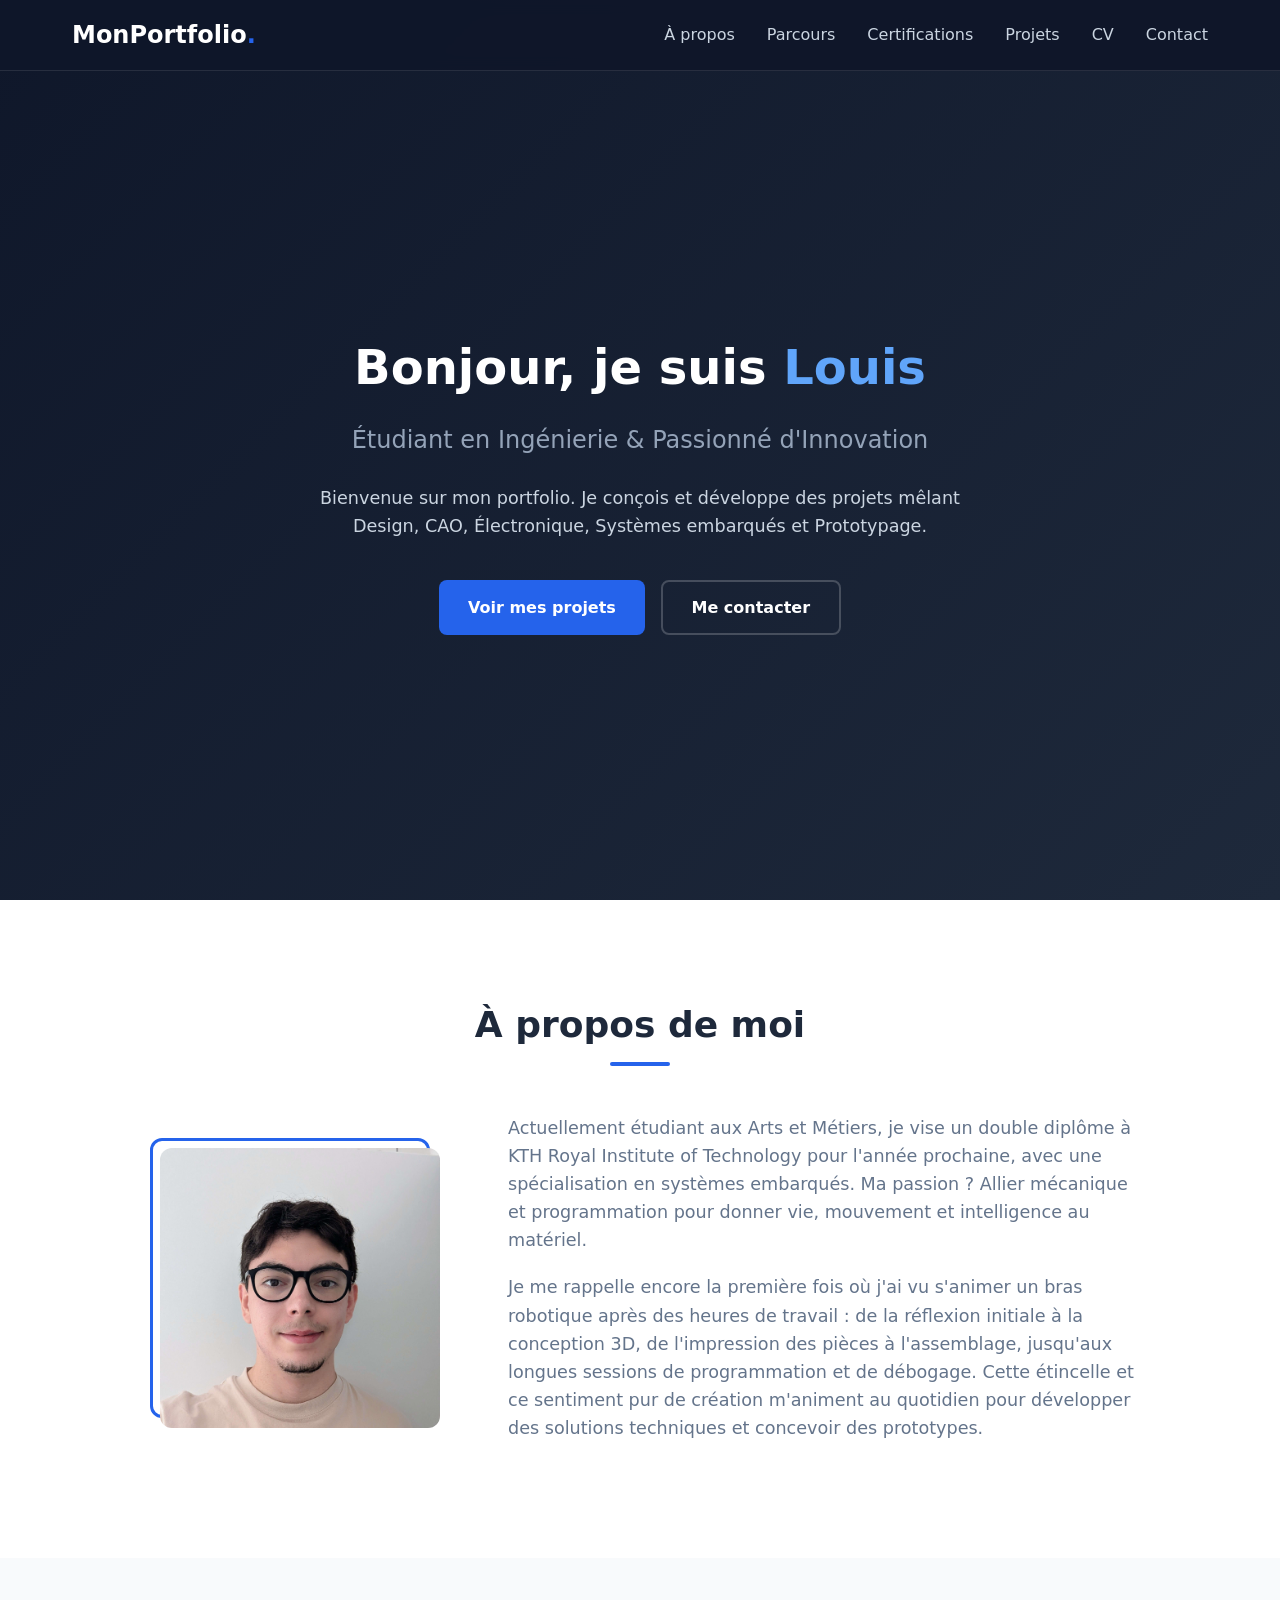
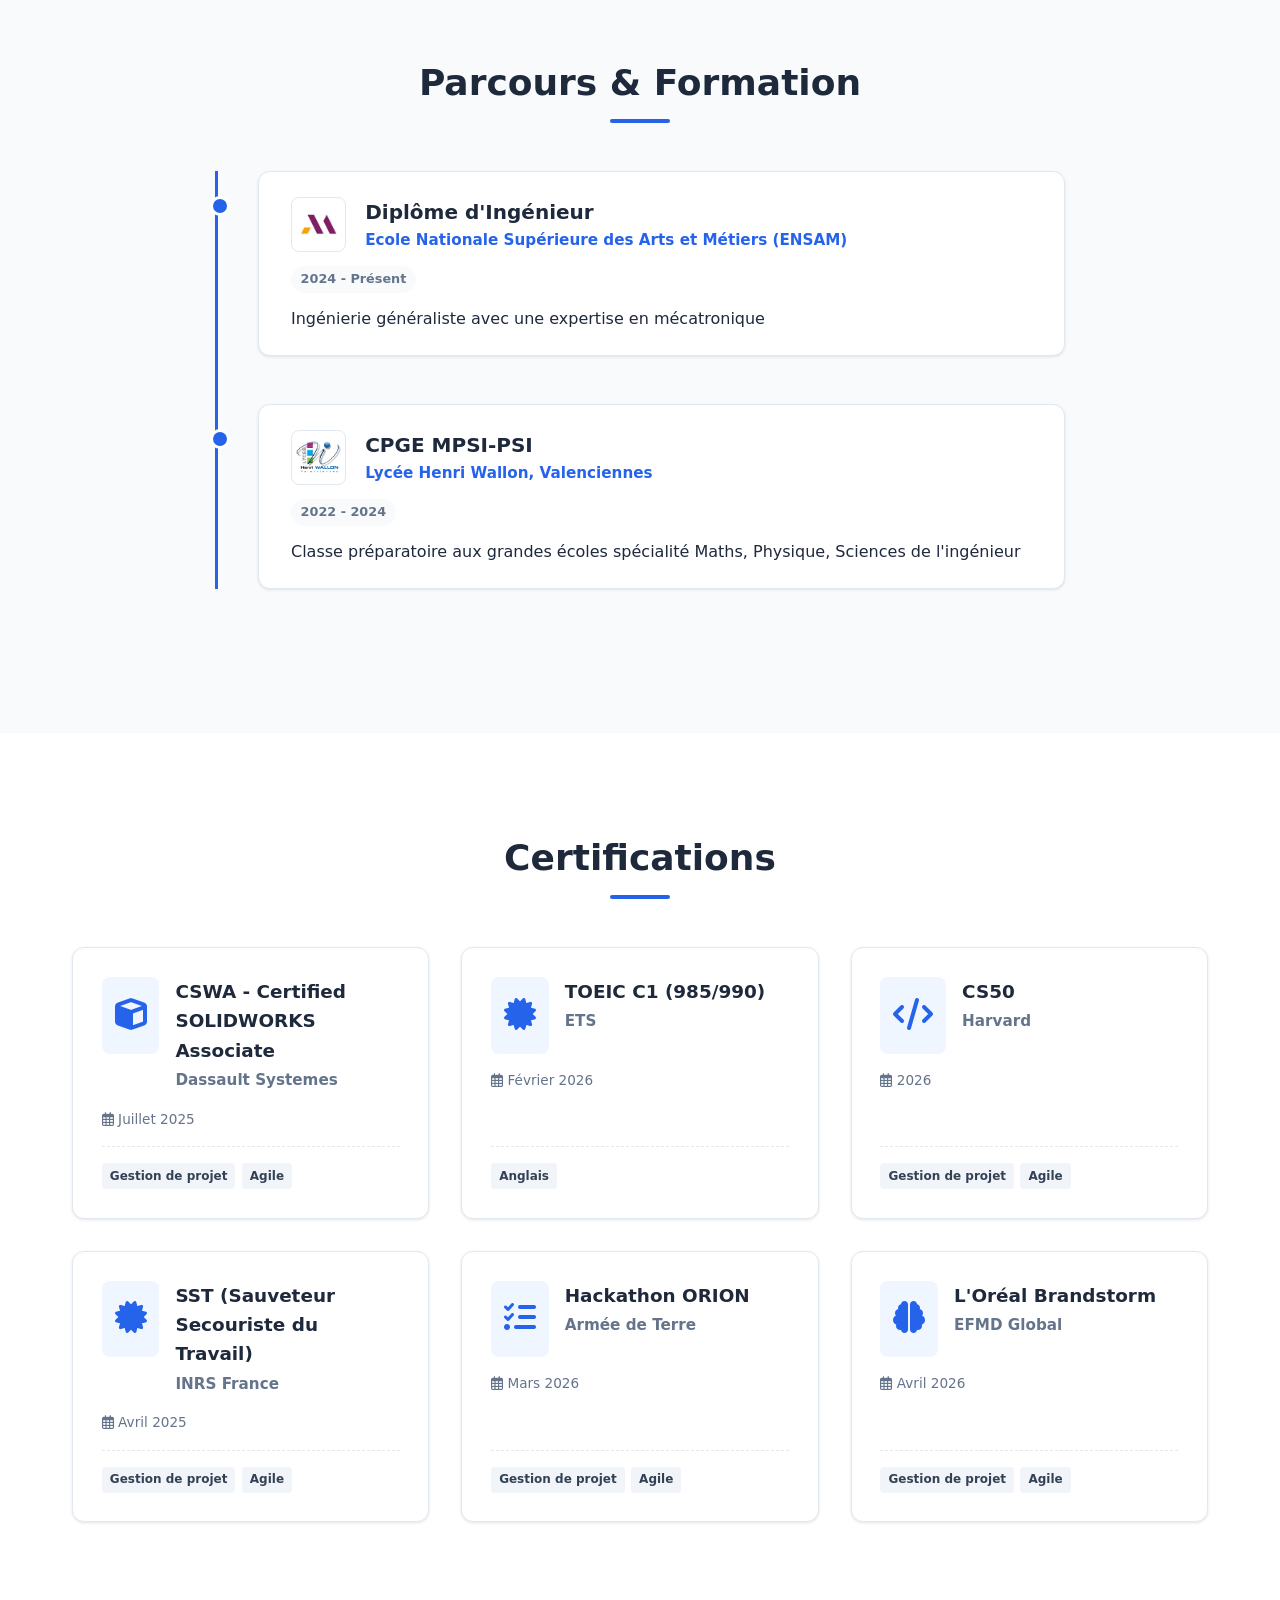
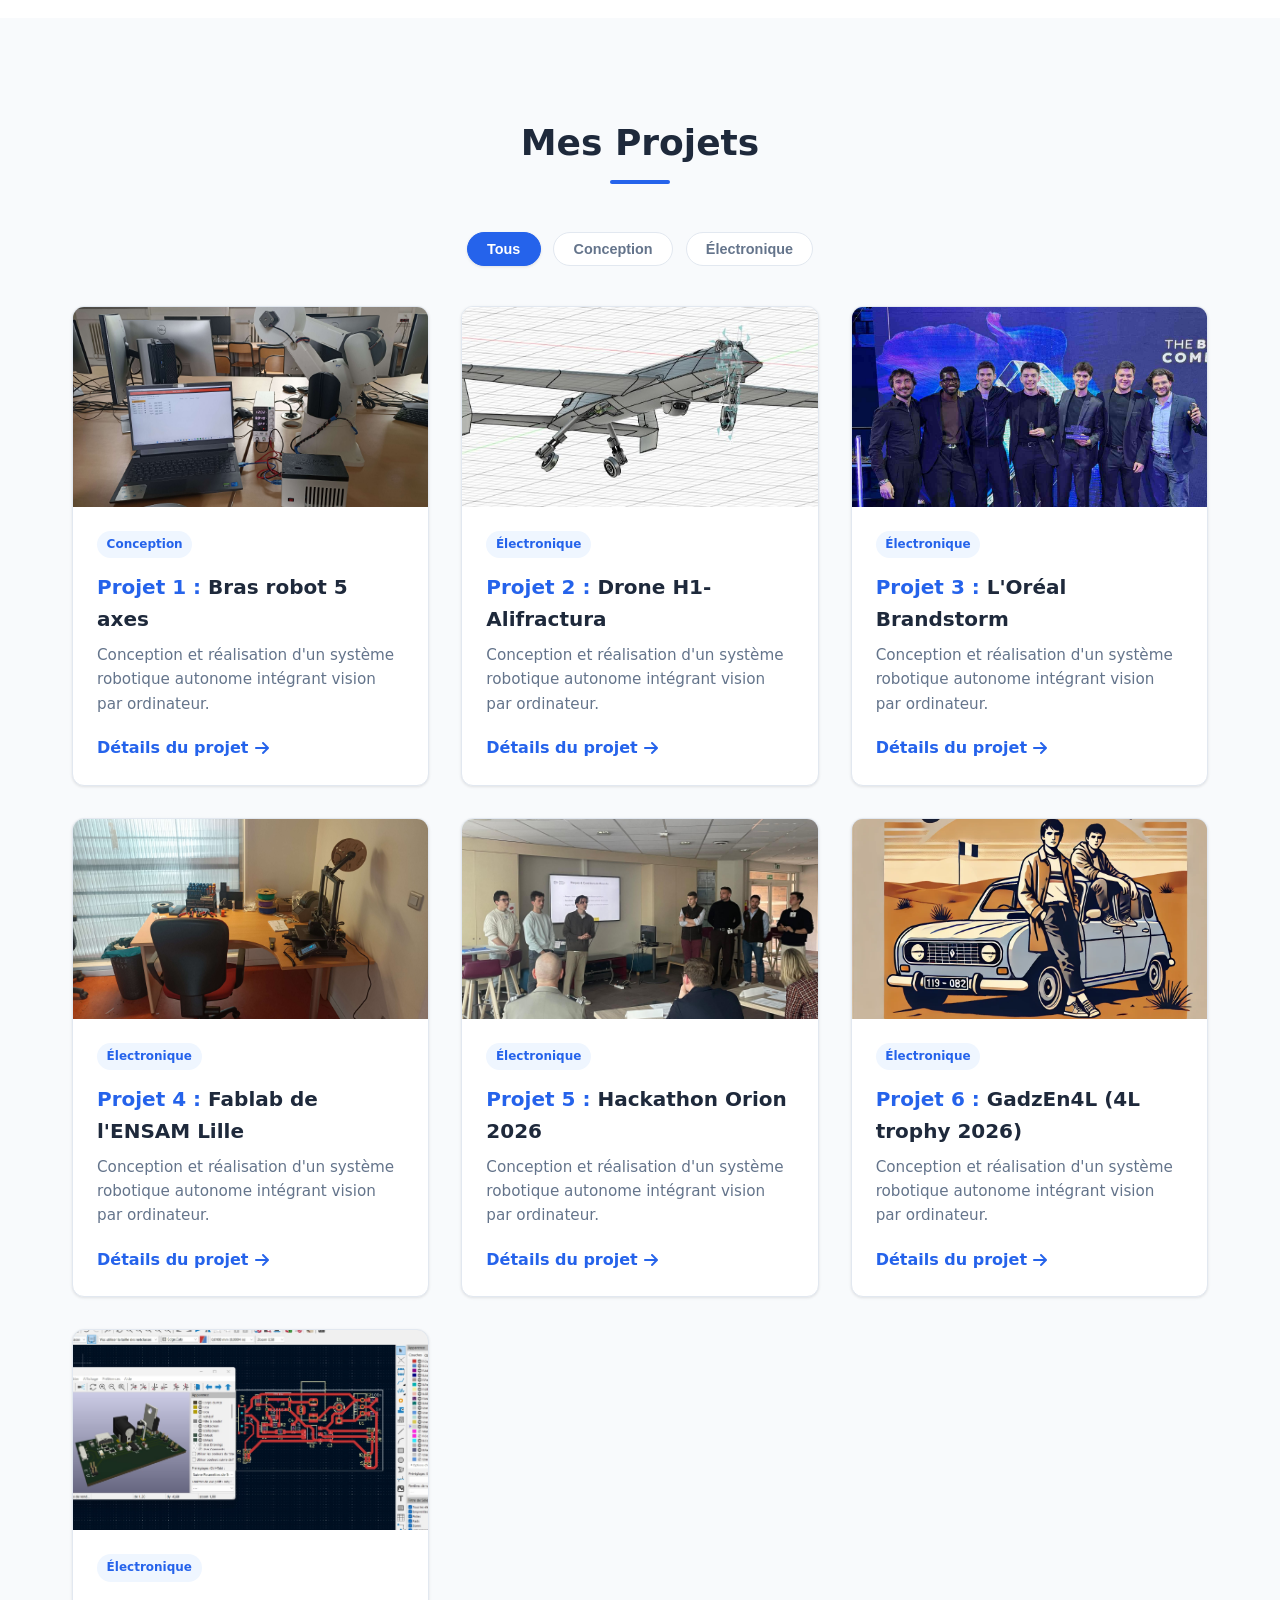
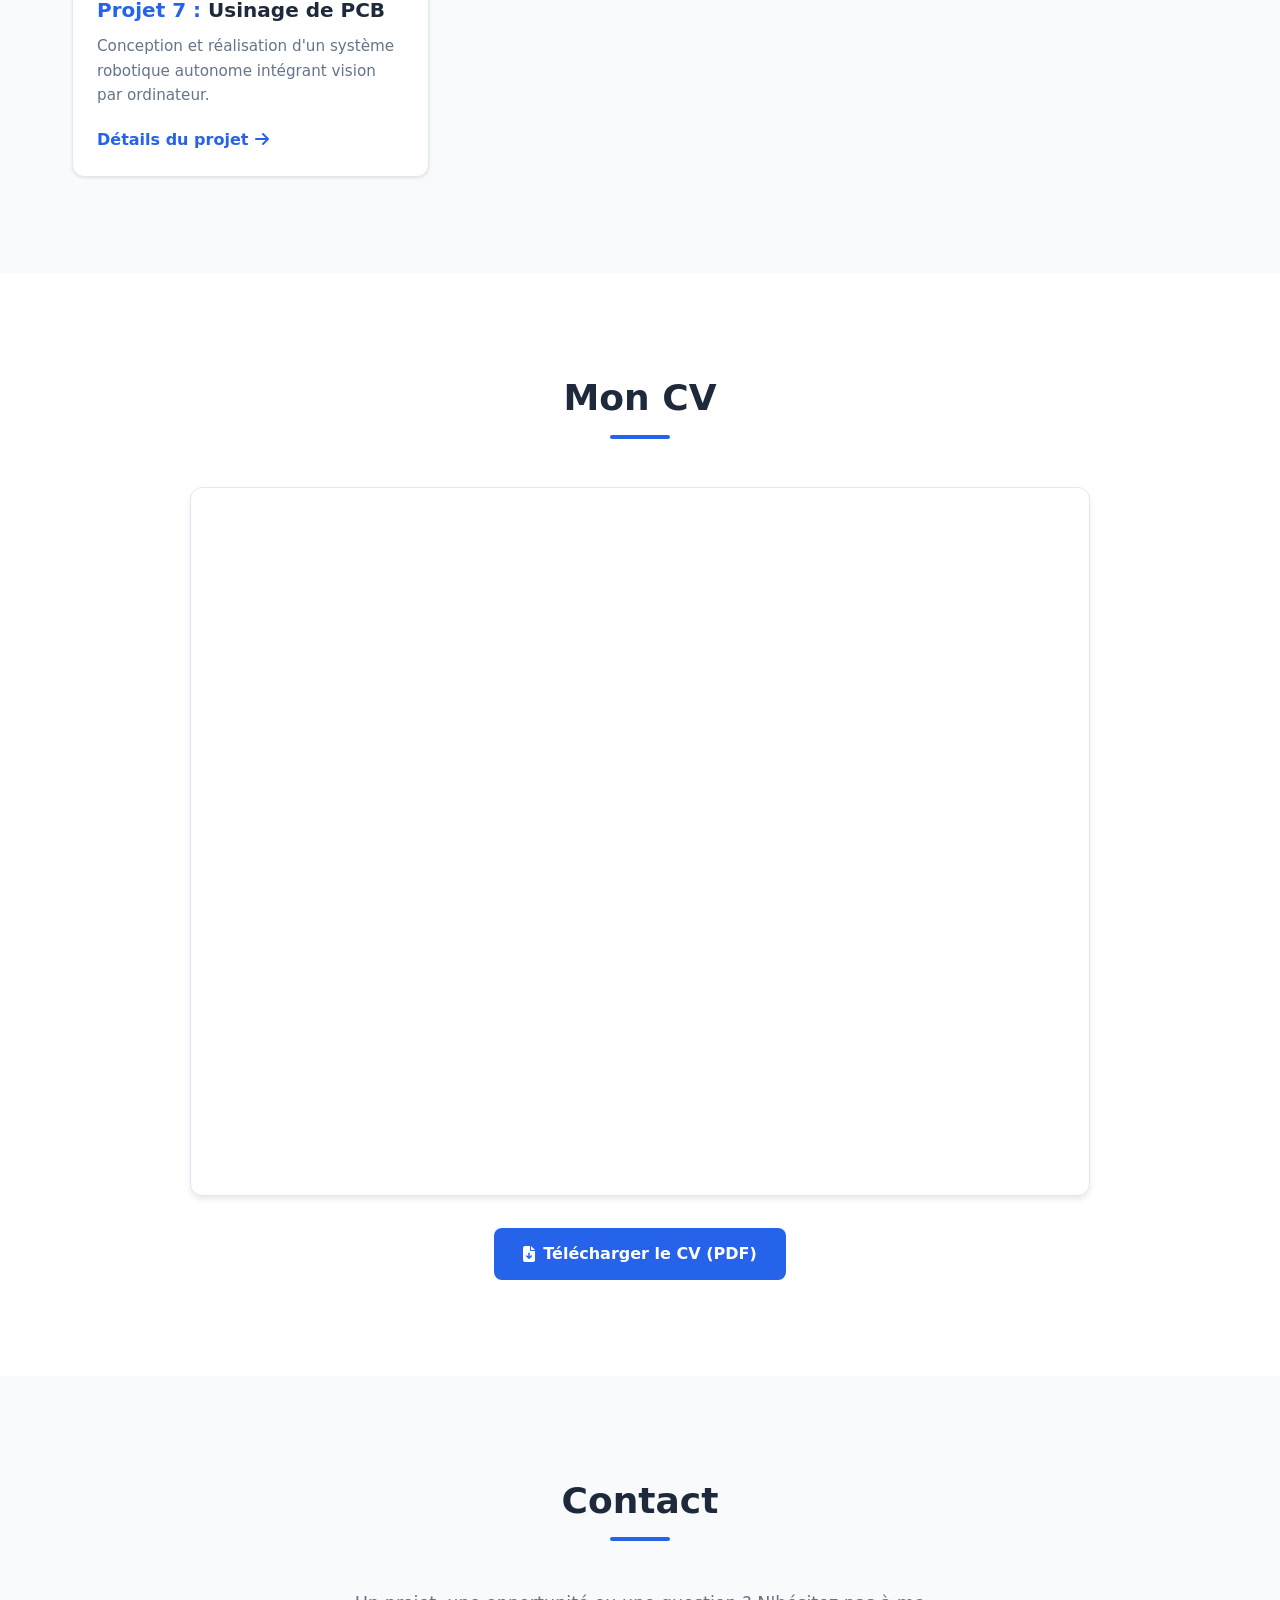
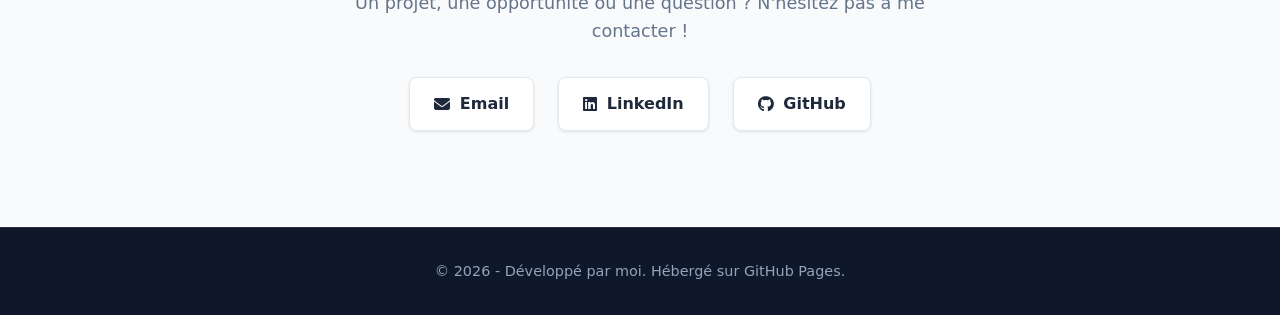
==== index.html @ c8e6d0cf "MAJ 1" ====
<!DOCTYPE html>
<html lang="fr">
<head>
    <meta charset="UTF-8">
    <meta name="viewport" content="width=device-width, initial-scale=1.0">
    <title>Portfolio | Louis Ramette</title>
    <link rel="stylesheet" href="css/style.css">
    <link rel="stylesheet" href="https://cdnjs.cloudflare.com/ajax/libs/font-awesome/6.4.0/css/all.min.css">
</head>
<body>

    <!-- Header HTML direct -->
    <header>
        <nav class="navbar">
            <a href="index.html" class="logo">MonPortfolio<span>.</span></a>
            <ul class="nav-links">
                <li><a href="#about">À propos</a></li>
                <li><a href="#education">Parcours</a></li>
                <li><a href="#certifications">Certifications</a></li>
                <li><a href="#projects">Projets</a></li>
                <li><a href="#cv">CV</a></li>
                <li><a href="#contact">Contact</a></li>
            </ul>
        </nav>
    </header>

    <main>
        <!-- Hero Section -->
        <section id="hero" class="hero-section">
            <div class="hero-content">
                <h1>Bonjour, je suis <span class="highlight">Louis</span></h1>
                <h2>Étudiant en Ingénierie & Passionné d'Innovation</h2>
                <p>Bienvenue sur mon portfolio. Je conçois et développe des projets mêlant Design, CAO, Électronique, Systèmes embarqués et Prototypage.</p>
                <div class="hero-buttons">
                    <a href="#projects" class="btn primary-btn">Voir mes projets</a>
                    <a href="#contact" class="btn secondary-btn">Me contacter</a>
                </div>
            </div>
        </section>

        <!-- Section À Propos -->
        <section id="about" class="section">
            <h2 class="section-title">À propos de moi</h2>
            <div class="about-grid">
                <div class="profile-img-container">
                    <img src="assets/img/profile.jpg" alt="Photo de profil" class="profile-img">
                </div>
                <div class="about-text">
                    <p>Actuellement étudiant aux Arts et Métiers, je vise un double diplôme à KTH Royal Institute of Technology pour l'année prochaine, avec une spécialisation en systèmes embarqués. Ma passion ? Allier mécanique et programmation pour donner vie, mouvement et intelligence au matériel.</p>
                    <p>Je me rappelle encore la première fois où j'ai vu s'animer un bras robotique après des heures de travail : de la réflexion initiale à la conception 3D, de l'impression des pièces à l'assemblage, jusqu'aux longues sessions de programmation et de débogage. Cette étincelle et ce sentiment pur de création m'animent au quotidien pour développer des solutions techniques et concevoir des prototypes.</p>
                </div>
            </div>
        </section>

        <!-- Section Parcours -->
        <section id="education" class="section bg-light">
            <h2 class="section-title">Parcours & Formation</h2>
            <div class="timeline">
                <div class="timeline-item">
                    <div class="timeline-header">
                        <img src="assets/img/ENSAM.jpg" alt="Logo École d'Ingénieurs" class="school-logo">
                        <div class="timeline-title-group">
                            <h3>Diplôme d'Ingénieur</h3>
                            <p class="institution">Ecole Nationale Supérieure des Arts et Métiers (ENSAM)</p>
                        </div>
                    </div>
                    <span class="date">2024 - Présent</span>
                    <p>Ingénierie généraliste avec une expertise en mécatronique</p>
                </div>
                <div class="timeline-item">
                    <div class="timeline-header">
                        <img src="assets/img/HW.png" alt="Logo École d'Ingénieurs" class="school-logo">
                        <div class="timeline-title-group">
                            <h3>CPGE MPSI-PSI</h3>
                            <p class="institution">Lycée Henri Wallon, Valenciennes</p>
                        </div>
                    </div>
                    <span class="date">2022 - 2024</span>
                    <p>Classe préparatoire aux grandes écoles spécialité Maths, Physique, Sciences de l'ingénieur</p>
                </div>
            </div>
        </section>

        <!-- Section Certifications -->
        <section id="certifications" class="section">
            <h2 class="section-title">Certifications</h2>
            <div class="certifications-grid">
                <div class="cert-card">
                    <div>
                        <div class="cert-header">
                            <div class="cert-icon"><i class="fas fa-cube"></i></div>
                            <div class="cert-info">
                                <h3>CSWA - Certified SOLIDWORKS Associate</h3>
                                <p class="cert-org">Dassault Systemes</p>
                            </div>
                        </div>
                        <p class="cert-date"><i class="far fa-calendar-alt"></i> Juillet 2025</p>
                    </div>
                    <div class="cert-skills">
                        <span class="skill-tag">Gestion de projet</span>
                        <span class="skill-tag">Agile</span>
                    </div>
                </div>

                <div class="cert-card">
                    <div>
                        <div class="cert-header">
                            <div class="cert-icon"><i class="fas fa-certificate"></i></div>
                            <div class="cert-info">
                                <h3>TOEIC C1 (985/990)</h3>
                                <p class="cert-org">ETS </p>
                            </div>
                        </div>
                        <p class="cert-date"><i class="far fa-calendar-alt"></i> Février 2026</p>
                    </div>
                    <div class="cert-skills">
                        <span class="skill-tag">Anglais</span>
                    </div>
                </div>

                <div class="cert-card">
                    <div>
                        <div class="cert-header">
                            <div class="cert-icon"><i class="fas fa-code"></i></div>
                            <div class="cert-info">
                                <h3>CS50</h3>
                                <p class="cert-org">Harvard</p>
                            </div>
                        </div>
                        <p class="cert-date"><i class="far fa-calendar-alt"></i> 2026</p>
                    </div>
                    <div class="cert-skills">
                        <span class="skill-tag">Gestion de projet</span>
                        <span class="skill-tag">Agile</span>
                    </div>
                </div>

                <div class="cert-card">
                    <div>
                        <div class="cert-header">
                            <div class="cert-icon"><i class="fas fa-certificate"></i></div>
                            <div class="cert-info">
                                <h3>SST (Sauveteur Secouriste du Travail)</h3>
                                <p class="cert-org">INRS France</p>
                            </div>
                        </div>
                        <p class="cert-date"><i class="far fa-calendar-alt"></i> Avril 2025</p>
                    </div>
                    <div class="cert-skills">
                        <span class="skill-tag">Gestion de projet</span>
                        <span class="skill-tag">Agile</span>
                    </div>
                </div>

                <div class="cert-card">
                    <div>
                        <div class="cert-header">
                            <div class="cert-icon"><i class="fas fa-tasks"></i></div>
                            <div class="cert-info">
                                <h3>Hackathon ORION</h3>
                                <p class="cert-org">Armée de Terre</p>
                            </div>
                        </div>
                        <p class="cert-date"><i class="far fa-calendar-alt"></i> Mars 2026</p>
                    </div>
                    <div class="cert-skills">
                        <span class="skill-tag">Gestion de projet</span>
                        <span class="skill-tag">Agile</span>
                    </div>
                </div>

                <div class="cert-card">
                    <div>
                        <div class="cert-header">
                            <div class="cert-icon"><i class="fas fa-brain"></i></div>
                            <div class="cert-info">
                                <h3>L'Oréal Brandstorm</h3>
                                <p class="cert-org">EFMD Global</p>
                            </div>
                        </div>
                        <p class="cert-date"><i class="far fa-calendar-alt"></i> Avril 2026</p>
                    </div>
                    <div class="cert-skills">
                        <span class="skill-tag">Gestion de projet</span>
                        <span class="skill-tag">Agile</span>
                    </div>
                </div>
<!--
                <div class="cert-card">
                <div>
                <div class="cert-header">
                <div class="cert-icon"><i class="fas fa-brain"></i></div>
                <div class="cert-icon"><i class="fas fa-microchip"></i></div>
                <div class="cert-icon"><i class="fas fa-cube"></i></div>
                <div class="cert-icon"><i class="fas fa-cloud"></i></div>
                <div class="cert-icon"><i class="fas fa-tasks"></i></div>
                </div>
                </div>
-->
            </div>
        </section>

        <!-- Section Projets -->
        <section id="projects" class="section bg-light">
            <h2 class="section-title">Mes Projets</h2>

            <div class="filter-container">
                <button class="filter-btn active" data-filter="all">Tous</button>
                <button class="filter-btn" data-filter="conception">Conception</button>
                <button class="filter-btn" data-filter="electronique">Électronique</button>
            </div>

            <div class="projects-grid">
                <article class="project-card" data-category="conception">
                    <div class="project-img">
                        <img src="assets/img/projets/bras-robot/img_presentation.jpg" alt="Aperçu du Projet 1">
                    </div>
                    <div class="project-info">
                        <div class="tags">
                            <span class="tag">Conception</span>
                        </div>
                        <h3>Bras robot 5 axes</h3>
                        <p>Conception et réalisation d'un système robotique autonome intégrant vision par ordinateur.</p>
                        <a href="projets/projet-exemple.html" class="project-link">Détails du projet <i class="fas fa-arrow-right"></i></a>
                    </div>
                </article>

                <article class="project-card" data-category="electronique">
                    <div class="project-img">
                        <img src="assets/img/projets/drone/img_presentation.jpg" alt="Aperçu du Projet 2">
                    </div>
                    <div class="project-info">
                        <div class="tags">
                            <span class="tag">Électronique</span>
                        </div>
                        <h3>Drone H1-Alifractura</h3>
                        <p>Conception et réalisation d'un système robotique autonome intégrant vision par ordinateur.</p>
                        <a href="projets/projet-exemple.html" class="project-link">Détails du projet <i class="fas fa-arrow-right"></i></a>
                    </div>
                </article>

                <article class="project-card" data-category="electronique">
                    <div class="project-img">
                        <img src="assets/img/projets/brandstorm/img_presentation.jpg" alt="Aperçu du Projet 2">
                    </div>
                    <div class="project-info">
                        <div class="tags">
                            <span class="tag">Électronique</span>
                        </div>
                        <h3>L'Oréal Brandstorm</h3>
                        <p>Conception et réalisation d'un système robotique autonome intégrant vision par ordinateur.</p>
                        <a href="projets/projet-exemple.html" class="project-link">Détails du projet <i class="fas fa-arrow-right"></i></a>
                    </div>
                </article>

                <article class="project-card" data-category="electronique">
                    <div class="project-img">
                        <img src="assets/img/projets/fablab/img_presentation.jpg" alt="Aperçu du Projet 2">
                    </div>
                    <div class="project-info">
                        <div class="tags">
                            <span class="tag">Électronique</span>
                        </div>
                        <h3>Fablab de l'ENSAM Lille</h3>
                        <p>Conception et réalisation d'un système robotique autonome intégrant vision par ordinateur.</p>
                        <a href="projets/projet-exemple.html" class="project-link">Détails du projet <i class="fas fa-arrow-right"></i></a>
                    </div>
                </article>

                <article class="project-card" data-category="electronique">
                    <div class="project-img">
                        <img src="assets/img/projets/orion/img_presentation.jpeg" alt="Aperçu du Projet 2">
                    </div>
                    <div class="project-info">
                        <div class="tags">
                            <span class="tag">Électronique</span>
                        </div>
                        <h3>Hackathon Orion 2026</h3>
                        <p>Conception et réalisation d'un système robotique autonome intégrant vision par ordinateur.</p>
                        <a href="projets/projet-exemple.html" class="project-link">Détails du projet <i class="fas fa-arrow-right"></i></a>
                    </div>
                </article>

                <article class="project-card" data-category="electronique">
                    <div class="project-img">
                        <img src="assets/img/projets/gadzen4l/img_presentation.png" alt="Aperçu du Projet 2">
                    </div>
                    <div class="project-info">
                        <div class="tags">
                            <span class="tag">Électronique</span>
                        </div>
                        <h3>GadzEn4L (4L trophy 2026)</h3>
                        <p>Conception et réalisation d'un système robotique autonome intégrant vision par ordinateur.</p>
                        <a href="projets/projet-exemple.html" class="project-link">Détails du projet <i class="fas fa-arrow-right"></i></a>
                    </div>
                </article>

                <article class="project-card" data-category="electronique">
                    <div class="project-img">
                        <img src="assets/img/projets/pcb/img_presentation.jpg" alt="Aperçu du Projet 2">
                    </div>
                    <div class="project-info">
                        <div class="tags">
                            <span class="tag">Électronique</span>
                        </div>
                        <h3>Usinage de PCB</h3>
                        <p>Conception et réalisation d'un système robotique autonome intégrant vision par ordinateur.</p>
                        <a href="projets/projet-exemple.html" class="project-link">Détails du projet <i class="fas fa-arrow-right"></i></a>
                    </div>
                </article>

                

            </div>
        </section>

        <!-- Section CV avec lecteur PDF -->
        <section id="cv" class="section">
            <h2 class="section-title">Mon CV</h2>
            
            <div class="pdf-viewer-container">
                <iframe src="assets/docs/CV_EN_Louis.pdf" class="pdf-embed" title="Visualiseur de CV">
                    Ce navigateur ne prend pas en charge la lecture de PDF. Vous pouvez le télécharger ci-dessous.
                </iframe>
            </div>

            <div class="cv-container">
                <a href="assets/docs/CV_EN_Louis.pdf" download="CV_Ton_Nom.pdf" class="btn primary-btn">
                    <i class="fas fa-file-download"></i> Télécharger le CV (PDF)
                </a>
            </div>
        </section>

        <!-- Section Contact -->
        <section id="contact" class="section bg-light">
            <h2 class="section-title">Contact</h2>
            <div class="contact-container">
                <p>Un projet, une opportunité ou une question ? N'hésitez pas à me contacter !</p>
                <div class="social-links">
                    <a href="mailto:louis.ramette@ensam.eu" class="social-btn"><i class="fas fa-envelope"></i> Email</a>
                    <a href="https://linkedin.com/in/louis-ramette/" target="_blank" class="social-btn"><i class="fab fa-linkedin"></i> LinkedIn</a>
                    <a href="https://github.com/wartan59" target="_blank" class="social-btn"><i class="fab fa-github"></i> GitHub</a>
                </div>
            </div>
        </section>
    </main>

    <!-- Footer HTML direct -->
    <footer>
        <p>&copy; 2026 - Développé par moi. Hébergé sur GitHub Pages.</p>
    </footer>

    <script src="js/main.js"></script>
</body>
</html>
---- css/style.css ----
/* ==========================================================================
   1. VARIABLES & REINITIALISATION
   ========================================================================== */
:root {
    --primary-color: #2563eb;
    --primary-hover: #1d4ed8;
    --bg-dark: #0f172a;
    --bg-light: #f8fafc;
    --bg-card: #ffffff;
    --text-main: #1e293b;
    --text-muted: #64748b;
    --border-color: #e2e8f0;
    --shadow-sm: 0 1px 3px rgba(0,0,0,0.1);
    --shadow-md: 0 4px 6px -1px rgba(0, 0, 0, 0.1);
    --shadow-lg: 0 10px 15px -3px rgba(0,0,0,0.1);
    --radius-md: 8px;
    --radius-lg: 12px;
    --transition: all 0.3s ease;
}

* {
    margin: 0;
    padding: 0;
    box-sizing: border-box;
}

html {
    scroll-behavior: smooth;
}

body {
    font-family: system-ui, -apple-system, BlinkMacSystemFont, 'Segoe UI', Roboto, Oxygen, Ubuntu, Cantarell, sans-serif;
    color: var(--text-main);
    line-height: 1.6;
    background-color: #ffffff;
}

/* ==========================================================================
   2. NAVIGATION & FOOTER
   ========================================================================== */
header {
    position: fixed;
    top: 0;
    left: 0;
    width: 100%;
    background-color: rgba(15, 23, 42, 0.95);
    backdrop-filter: blur(8px);
    z-index: 1000;
    border-bottom: 1px solid rgba(255, 255, 255, 0.1);
    transition: var(--transition);
}

.navbar {
    max-width: 1200px;
    margin: 0 auto;
    display: flex;
    justify-content: space-between;
    align-items: center;
    padding: 1rem 2rem;
}

.logo {
    font-size: 1.5rem;
    font-weight: 700;
    color: #ffffff;
    text-decoration: none;
}

.logo span {
    color: var(--primary-color);
}

.nav-links {
    display: flex;
    list-style: none;
    gap: 2rem;
}

.nav-links a {
    color: #cbd5e1;
    text-decoration: none;
    font-weight: 500;
    transition: var(--transition);
}

.nav-links a:hover {
    color: #ffffff;
}

footer {
    background-color: var(--bg-dark);
    color: #94a3b8;
    text-align: center;
    padding: 2rem;
    font-size: 0.9rem;
    border-top: 1px solid rgba(255, 255, 255, 0.1);
}

/* ==========================================================================
   3. SECTIONS GENERALES & HERO
   ========================================================================== */
.section {
    padding: 6rem 2rem;
    max-width: 1200px;
    margin: 0 auto;
}

.bg-light {
    background-color: var(--bg-light);
    max-width: 100%;
    padding-left: calc((100% - 1200px) / 2 + 2rem);
    padding-right: calc((100% - 1200px) / 2 + 2rem);
}

.section-title {
    font-size: 2.25rem;
    font-weight: 700;
    text-align: center;
    margin-bottom: 3rem;
    position: relative;
}

.section-title::after {
    content: '';
    display: block;
    width: 60px;
    height: 4px;
    background-color: var(--primary-color);
    margin: 0.5rem auto 0;
    border-radius: 2px;
}

.hero-section {
    min-height: 100vh;
    background: linear-gradient(135deg, var(--bg-dark) 0%, #1e293b 100%);
    color: #ffffff;
    display: flex;
    align-items: center;
    justify-content: center;
    text-align: center;
    padding: 8rem 2rem 4rem;
}

.hero-content h1 { font-size: 3rem; font-weight: 800; margin-bottom: 1rem; }
.hero-content .highlight { color: #60a5fa; }
.hero-content h2 { font-size: 1.5rem; color: #94a3b8; font-weight: 400; margin-bottom: 1.5rem; }
.hero-content p { max-width: 650px; margin: 0 auto 2.5rem; color: #cbd5e1; font-size: 1.1rem; }
.hero-buttons { display: flex; gap: 1rem; justify-content: center; }

/* BOUTONS */
.btn {
    display: inline-flex;
    align-items: center;
    gap: 0.5rem;
    padding: 0.8rem 1.8rem;
    border-radius: var(--radius-md);
    font-weight: 600;
    text-decoration: none;
    transition: var(--transition);
    cursor: pointer;
    border: none;
}
.primary-btn { background-color: var(--primary-color); color: #ffffff; }
.primary-btn:hover { background-color: var(--primary-hover); transform: translateY(-2px); }
.secondary-btn { background-color: transparent; color: #ffffff; border: 2px solid rgba(255, 255, 255, 0.2); }
.secondary-btn:hover { border-color: #ffffff; background-color: rgba(255, 255, 255, 0.05); }

/* ==========================================================================
   4. A PROPOS, PARCOURS & CERTIFICATIONS
   ========================================================================== */
.about-grid {
    display: grid;
    grid-template-columns: 320px 1fr;
    gap: 3rem;
    align-items: center;
    max-width: 1000px;
    margin: 0 auto;
}
.profile-img-container { position: relative; width: 280px; height: 280px; margin: 0 auto; }
.profile-img-container::before {
    content: ''; position: absolute; top: -10px; left: -10px; right: 10px; bottom: 10px;
    border: 3px solid var(--primary-color); border-radius: var(--radius-lg); z-index: 0;
}
.profile-img { width: 100%; height: 100%; object-fit: cover; border-radius: var(--radius-lg); position: relative; z-index: 1; background-color: #e2e8f0; }
.about-text { font-size: 1.1rem; color: var(--text-muted); }
.about-text p { margin-bottom: 1.2rem; }

.timeline { max-width: 850px; margin: 0 auto; position: relative; border-left: 3px solid var(--primary-color); padding-left: 2.5rem; }
.timeline-item { margin-bottom: 3rem; position: relative; background-color: var(--bg-card); padding: 1.5rem 2rem; border-radius: var(--radius-lg); border: 1px solid var(--border-color); box-shadow: var(--shadow-sm); }
.timeline-item::before { content: ''; position: absolute; left: calc(-2.5rem - 9px); top: 24px; width: 14px; height: 14px; border-radius: 50%; background-color: var(--primary-color); border: 3px solid #ffffff; }
.timeline-header { display: flex; align-items: center; gap: 1.2rem; margin-bottom: 0.8rem; }
.school-logo { width: 55px; height: 55px; object-fit: contain; border-radius: var(--radius-md); background-color: #ffffff; border: 1px solid var(--border-color); padding: 4px; flex-shrink: 0; }
.timeline-title-group h3 { font-size: 1.25rem; color: var(--text-main); }
.timeline-title-group .institution { font-weight: 600; color: var(--primary-color); font-size: 0.95rem; }
.timeline-item .date { display: inline-block; font-size: 0.8rem; font-weight: 700; color: var(--text-muted); background-color: var(--bg-light); padding: 0.2rem 0.6rem; border-radius: 20px; margin-bottom: 0.8rem; }

.certifications-grid { display: grid; grid-template-columns: repeat(auto-fit, minmax(320px, 1fr)); gap: 2rem; }
.cert-card { background-color: var(--bg-card); border: 1px solid var(--border-color); border-radius: var(--radius-lg); padding: 1.8rem; box-shadow: var(--shadow-sm); transition: var(--transition); display: flex; flex-direction: column; justify-content: space-between; }
.cert-card:hover { transform: translateY(-4px); box-shadow: var(--shadow-md); border-color: var(--primary-color); }
.cert-header { display: flex; align-items: flex-start; gap: 1rem; margin-bottom: 1rem; }
.cert-icon { font-size: 2rem; color: var(--primary-color); background-color: #eff6ff; padding: 0.8rem; border-radius: var(--radius-md); }
.cert-info h3 { font-size: 1.15rem; margin-bottom: 0.2rem; }
.cert-org { font-weight: 600; color: var(--text-muted); font-size: 0.95rem; }
.cert-date { font-size: 0.85rem; color: var(--text-muted); margin-bottom: 1rem; }
.cert-skills { display: flex; gap: 0.4rem; flex-wrap: wrap; margin-top: auto; padding-top: 1rem; border-top: 1px dashed var(--border-color); }
.skill-tag { background-color: #f1f5f9; color: #334155; font-size: 0.75rem; font-weight: 600; padding: 0.2rem 0.5rem; border-radius: 4px; }

/* ==========================================================================
   5. PROJETS & FILTRES
   ========================================================================== */
.filter-container { display: flex; justify-content: center; gap: 0.8rem; flex-wrap: wrap; margin-bottom: 2.5rem; }
.filter-btn { background-color: #ffffff; border: 1px solid var(--border-color); color: var(--text-muted); padding: 0.5rem 1.2rem; border-radius: 30px; font-size: 0.9rem; font-weight: 600; cursor: pointer; transition: var(--transition); }
.filter-btn:hover, .filter-btn.active { background-color: var(--primary-color); color: #ffffff; border-color: var(--primary-color); box-shadow: var(--shadow-sm); }

.projects-grid { display: grid; grid-template-columns: repeat(auto-fit, minmax(320px, 1fr)); gap: 2rem; }
.project-card { background-color: var(--bg-card); border-radius: var(--radius-lg); border: 1px solid var(--border-color); overflow: hidden; box-shadow: var(--shadow-sm); transition: var(--transition); }
.project-card.hide { display: none; }
.project-card:hover { transform: translateY(-6px); box-shadow: var(--shadow-lg); }
.project-img { height: 200px; background-color: #cbd5e1; overflow: hidden; }
.project-img img { width: 100%; height: 100%; object-fit: cover; transition: var(--transition); }
.project-card:hover .project-img img { transform: scale(1.05); }
.project-info { padding: 1.5rem; }
.tags { display: flex; gap: 0.5rem; margin-bottom: 0.8rem; flex-wrap: wrap; }
.tag { background-color: #eff6ff; color: var(--primary-color); font-size: 0.75rem; font-weight: 600; padding: 0.25rem 0.6rem; border-radius: 20px; }
.project-info h3 { font-size: 1.25rem; margin-bottom: 0.5rem; }
.project-info p { color: var(--text-muted); font-size: 0.95rem; margin-bottom: 1.2rem; }
.project-link { color: var(--primary-color); text-decoration: none; font-weight: 600; display: inline-flex; align-items: center; gap: 0.4rem; transition: var(--transition); }
.project-link:hover { gap: 0.7rem; }

/* 1. On réinitialise le compteur sur le conteneur de la grille */
.projects-grid {
    counter-reset: project-counter;
}

/* 2. On indique à chaque carte d'incrémenter le compteur de 1 */
.project-card {
    counter-increment: project-counter;
}

/* 3. On injecte le numéro automatiquement avant le titre h3 */
.project-info h3::before {
    content: "Projet " counter(project-counter) " : ";
    color: var(--primary-color);
    font-weight: 700;
}

/* ==========================================================================
   6. LECTEUR PDF RESPONSIVE (CV)
   ========================================================================== */
.pdf-viewer-container {
    max-width: 900px;
    margin: 0 auto 2rem;
    background: #ffffff;
    border-radius: var(--radius-lg);
    border: 1px solid var(--border-color);
    box-shadow: var(--shadow-md);
    overflow: hidden;
}

.pdf-embed {
    width: 100%;
    height: 700px;
    border: none;
}

/* ==========================================================================
   7. PAGE DETAIL D'UN PROJET
   ========================================================================== */
.project-detail-header {
    padding-top: 8rem;
    padding-bottom: 3rem;
    background-color: var(--bg-dark);
    color: #ffffff;
    text-align: center;
}

.project-detail-header h1 {
    font-size: 2.5rem;
    margin-bottom: 1rem;
}

.project-banner {
    width: 100%;
    max-height: 450px;
    object-fit: cover;
    border-radius: var(--radius-lg);
    margin: 2rem 0;
    box-shadow: var(--shadow-md);
}

.project-content-grid {
    display: grid;
    grid-template-columns: 2fr 1fr;
    gap: 3rem;
    margin-top: 2rem;
}

.project-main-text h2 {
    font-size: 1.5rem;
    margin: 1.5rem 0 0.8rem;
    color: var(--text-main);
}

.project-sidebar {
    background-color: var(--bg-light);
    padding: 2rem;
    border-radius: var(--radius-lg);
    border: 1px solid var(--border-color);
    height: fit-content;
}

.sidebar-item {
    margin-bottom: 1.5rem;
}

.sidebar-item h4 {
    font-size: 0.9rem;
    text-transform: uppercase;
    color: var(--text-muted);
    letter-spacing: 0.05em;
    margin-bottom: 0.4rem;
}

/* CONTACT & SOCIAL */
.cv-container, .contact-container { text-align: center; max-width: 600px; margin: 0 auto; }
.cv-container p, .contact-container p { color: var(--text-muted); margin-bottom: 2rem; font-size: 1.1rem; }
.social-links { display: flex; justify-content: center; gap: 1.5rem; flex-wrap: wrap; }
.social-btn { display: inline-flex; align-items: center; gap: 0.6rem; padding: 0.8rem 1.5rem; background-color: #ffffff; border: 1px solid var(--border-color); border-radius: var(--radius-md); color: var(--text-main); text-decoration: none; font-weight: 600; box-shadow: var(--shadow-sm); transition: var(--transition); }
.social-btn:hover { border-color: var(--primary-color); color: var(--primary-color); transform: translateY(-2px); box-shadow: var(--shadow-md); }

/* RESPONSIVE */
@media (max-width: 850px) {
    .about-grid { grid-template-columns: 1fr; text-align: center; }
    .navbar { flex-direction: column; gap: 1rem; }
    .nav-links { gap: 1rem; font-size: 0.9rem; }
    .hero-content h1 { font-size: 2.2rem; }
    .hero-buttons { flex-direction: column; }
    .section { padding: 4rem 1.5rem; }
    .pdf-embed { height: 450px; }
    .project-content-grid { grid-template-columns: 1fr; }
}
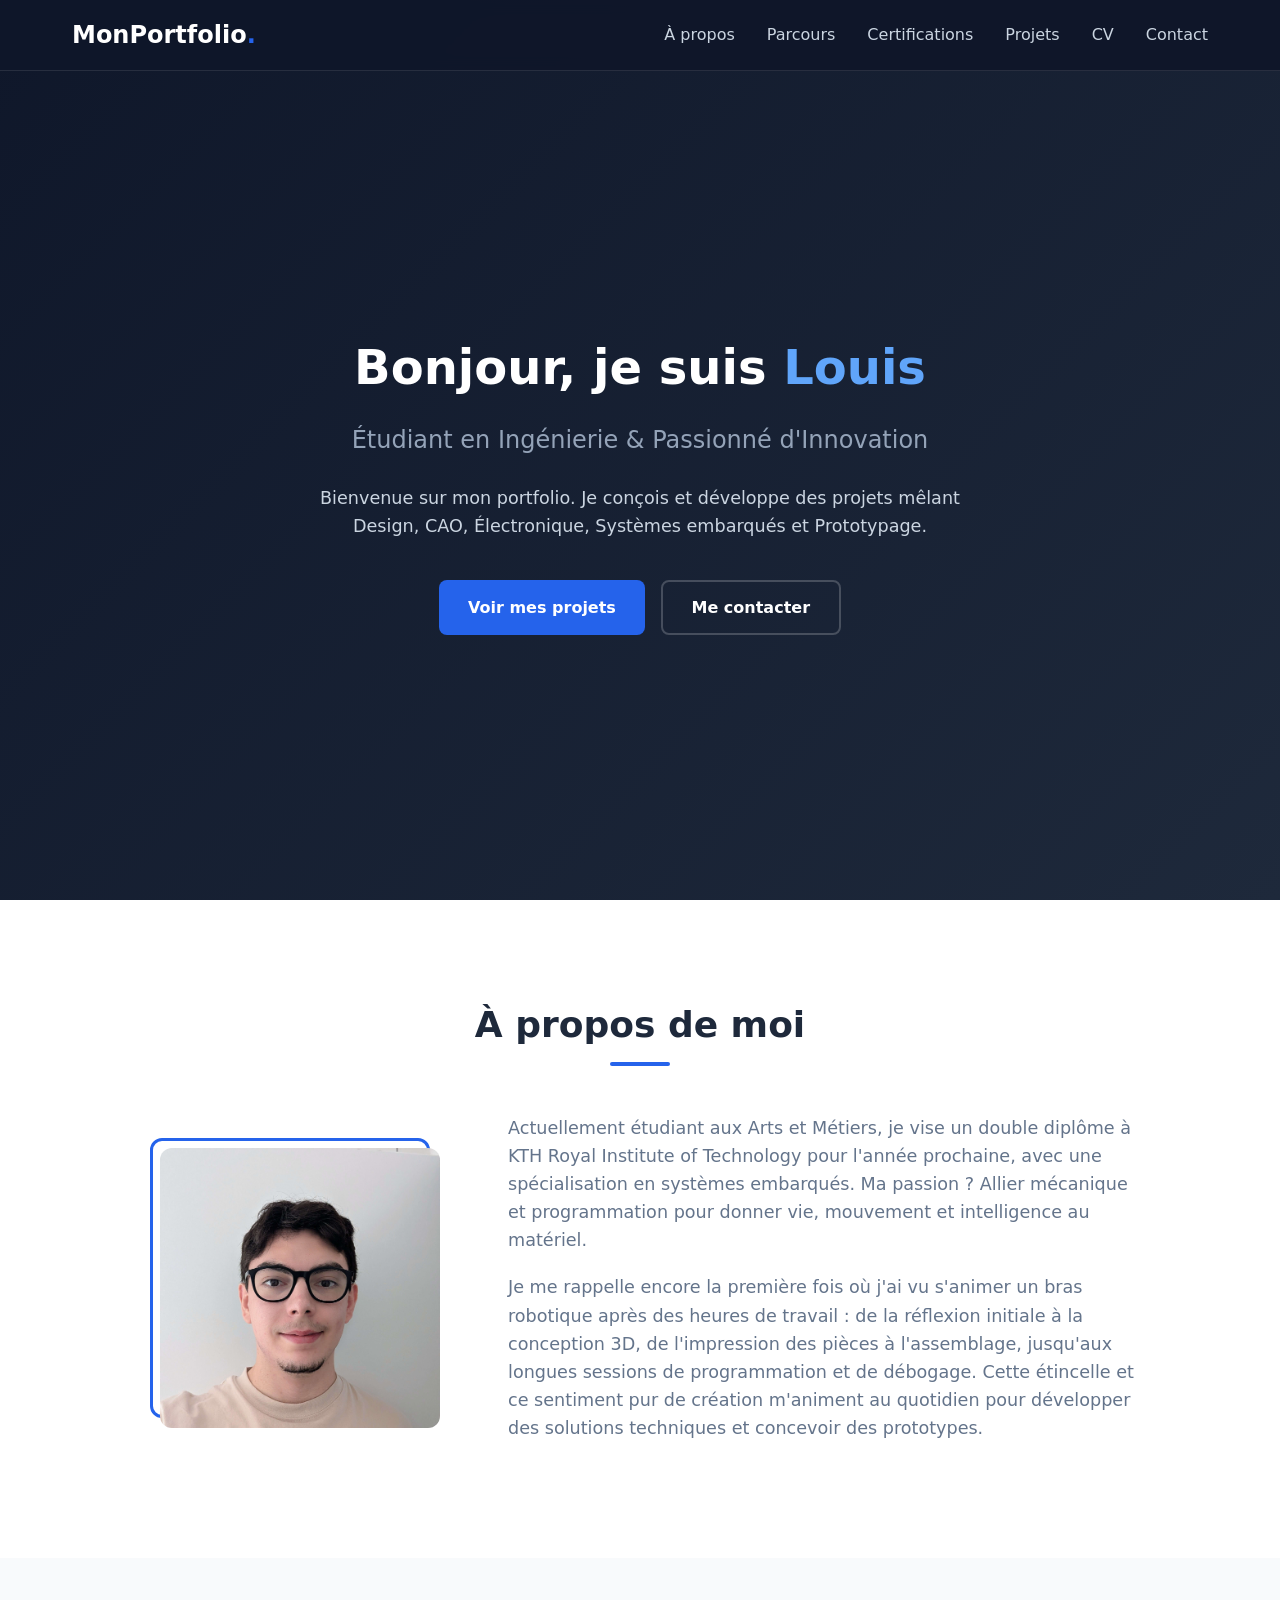
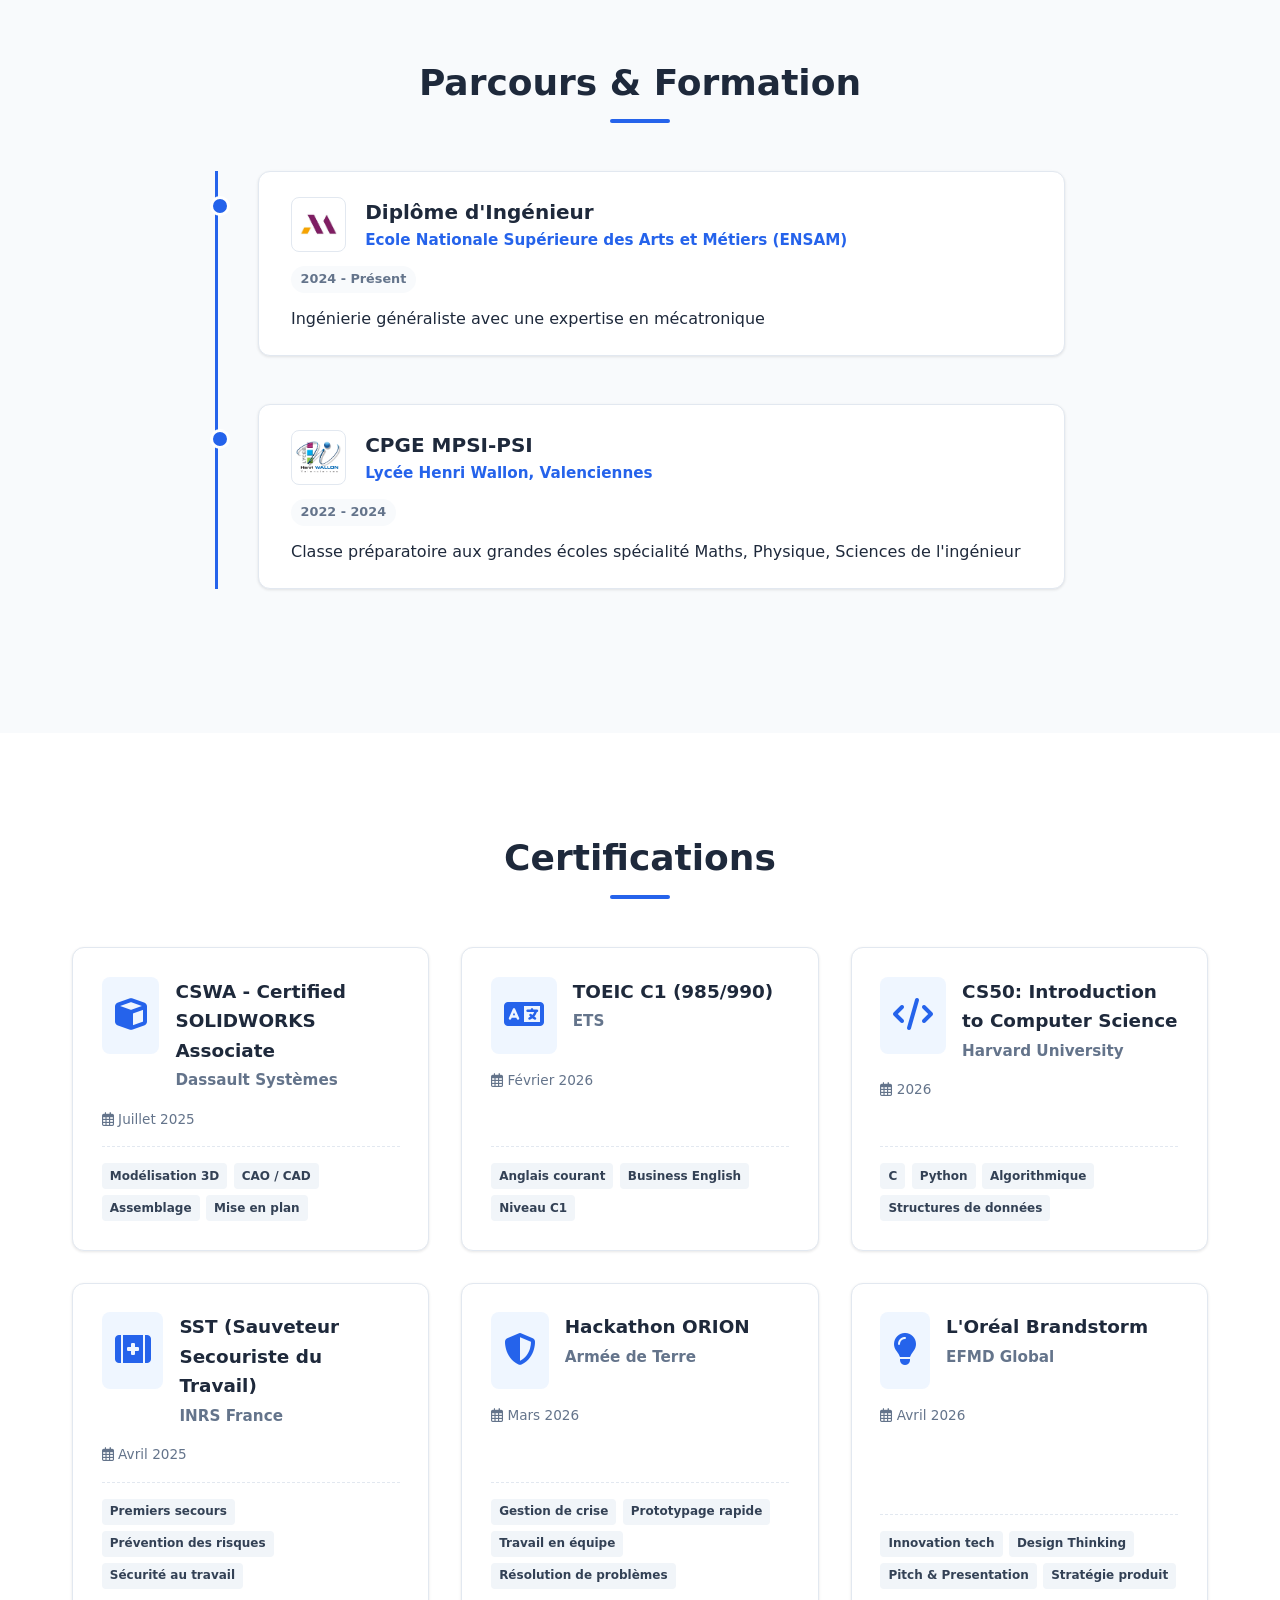
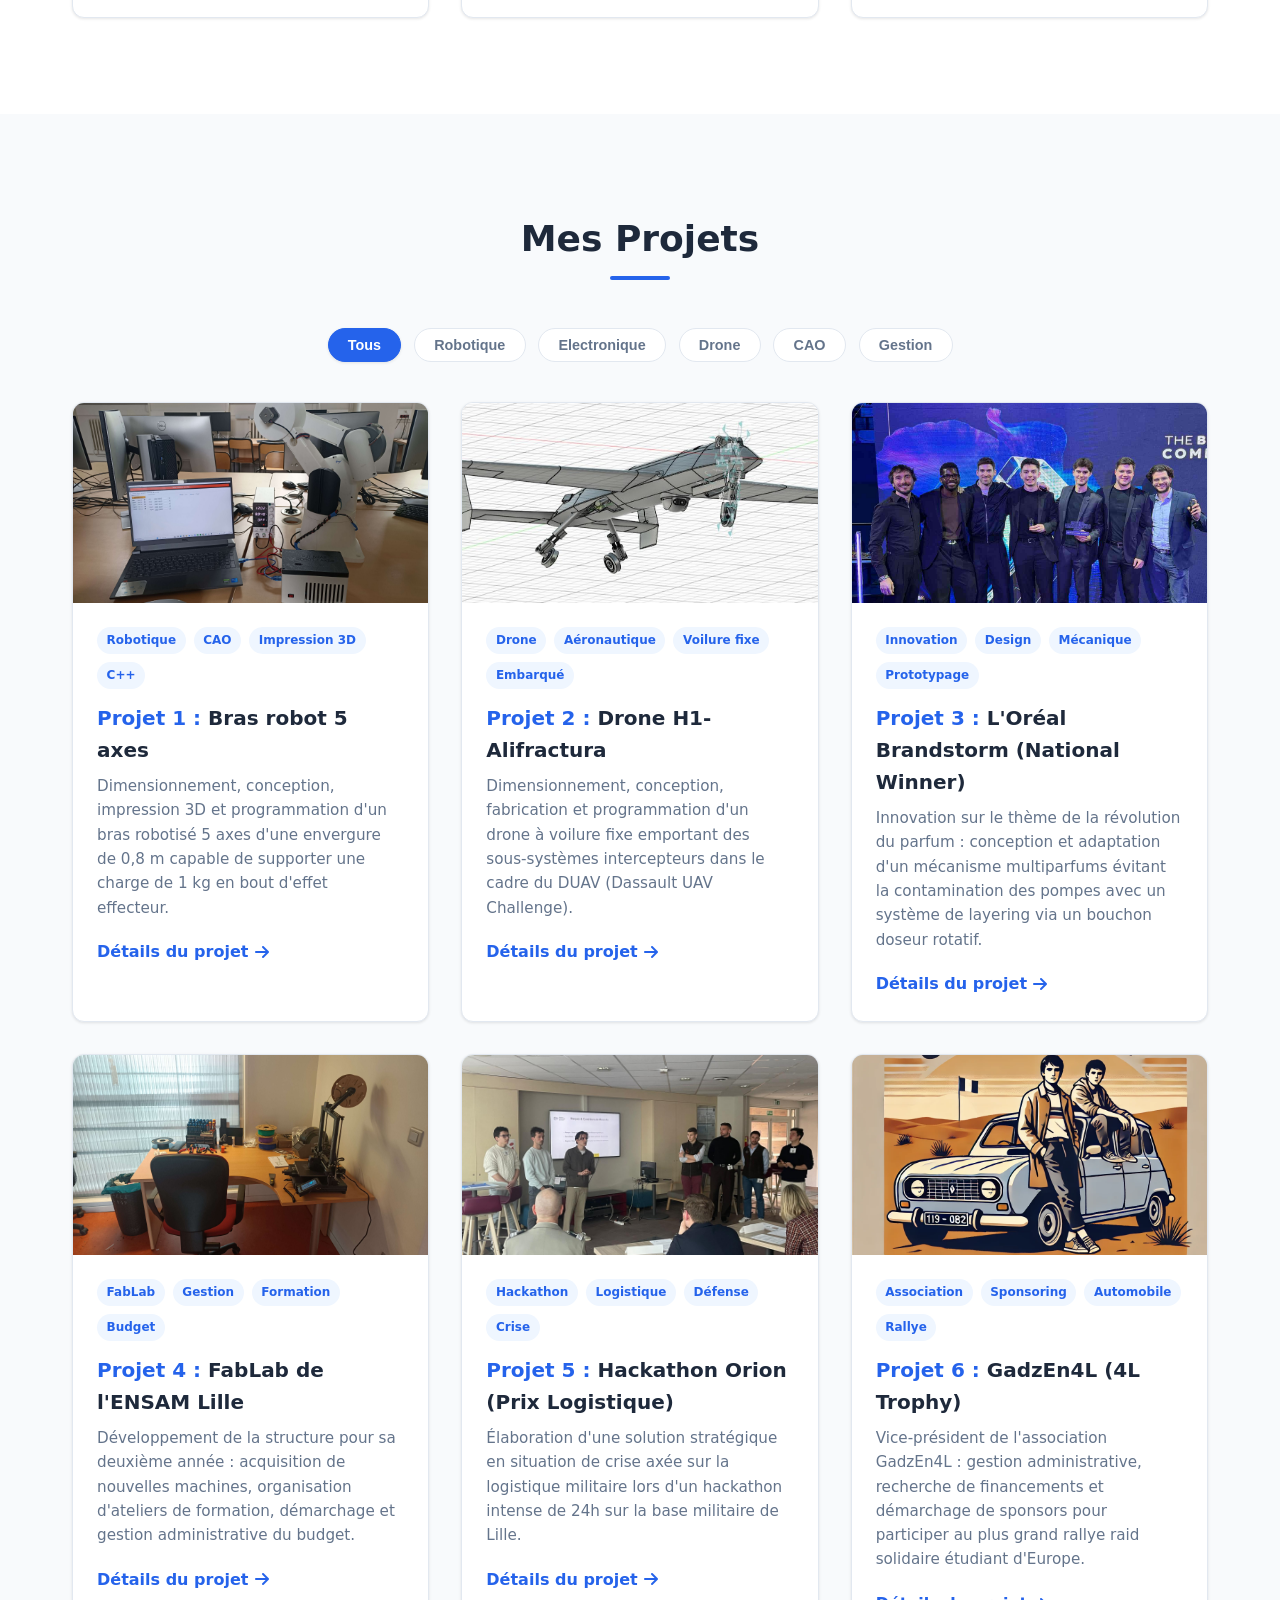
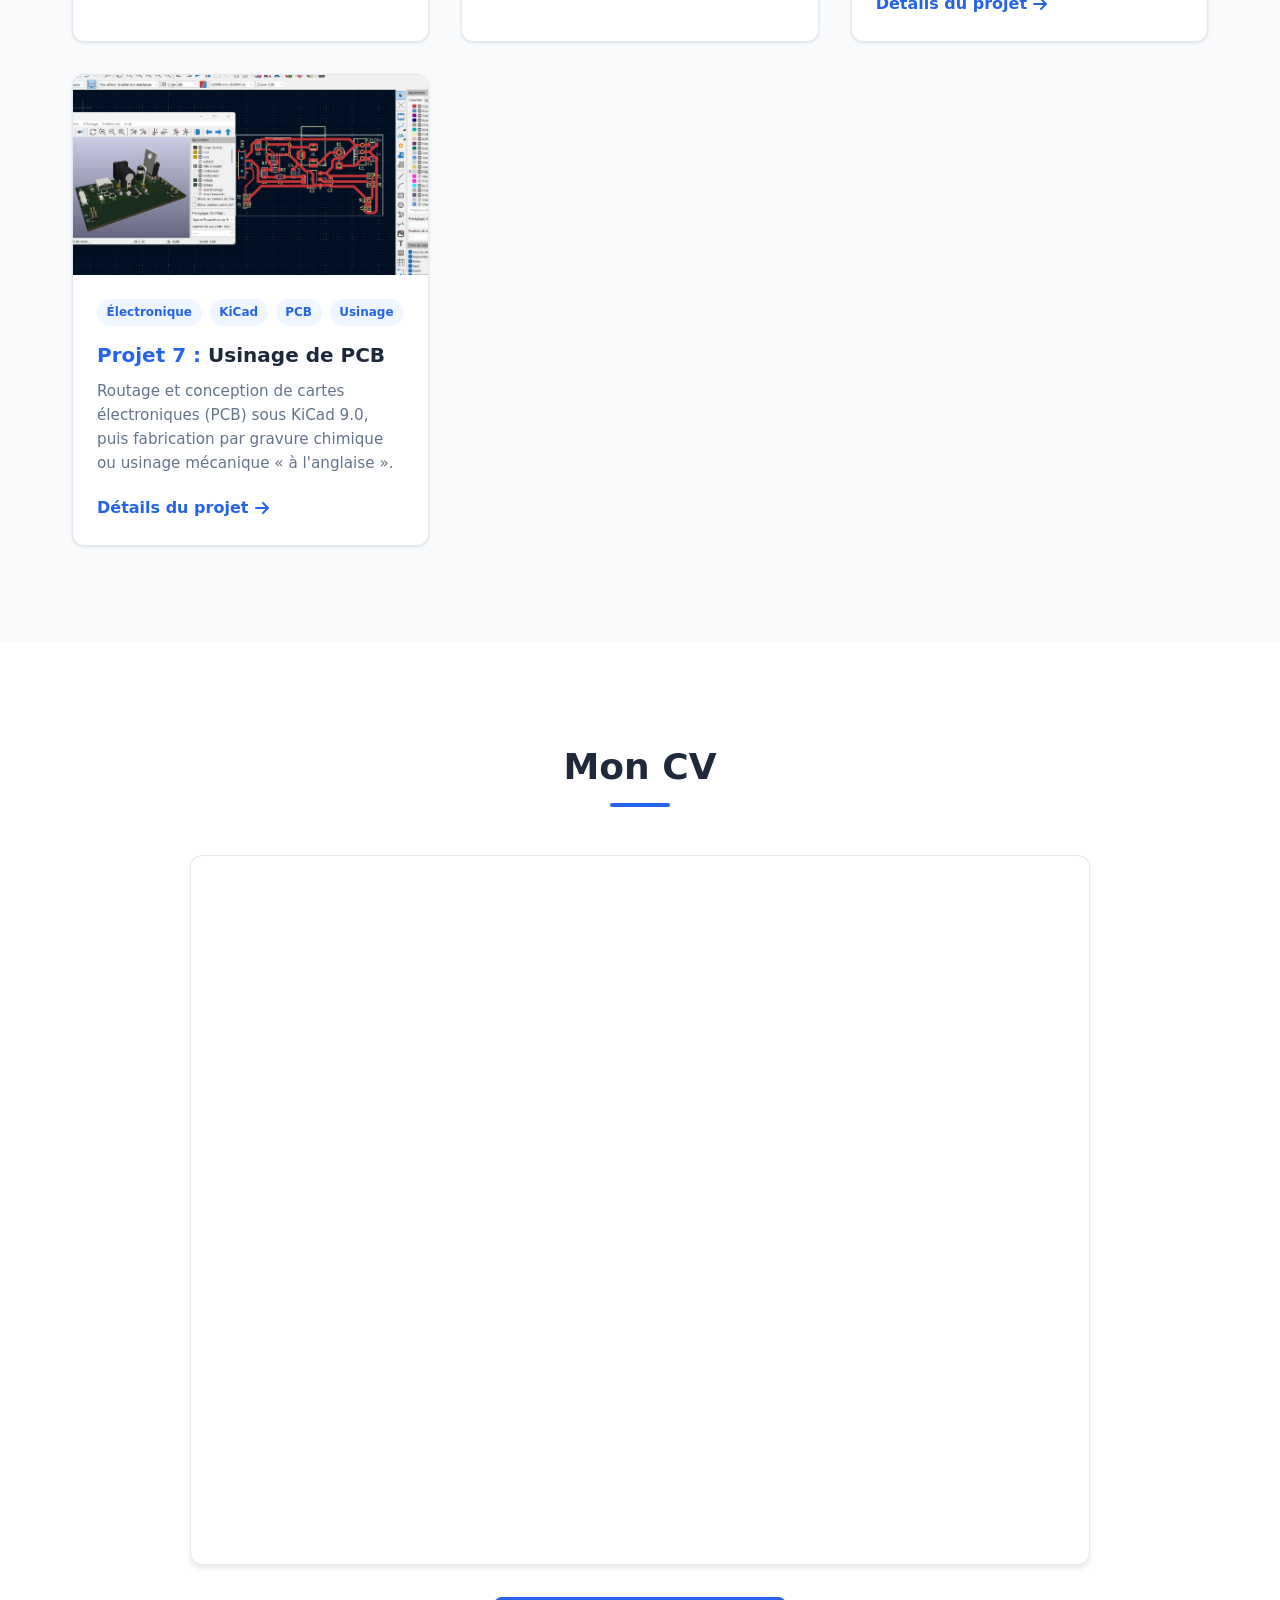
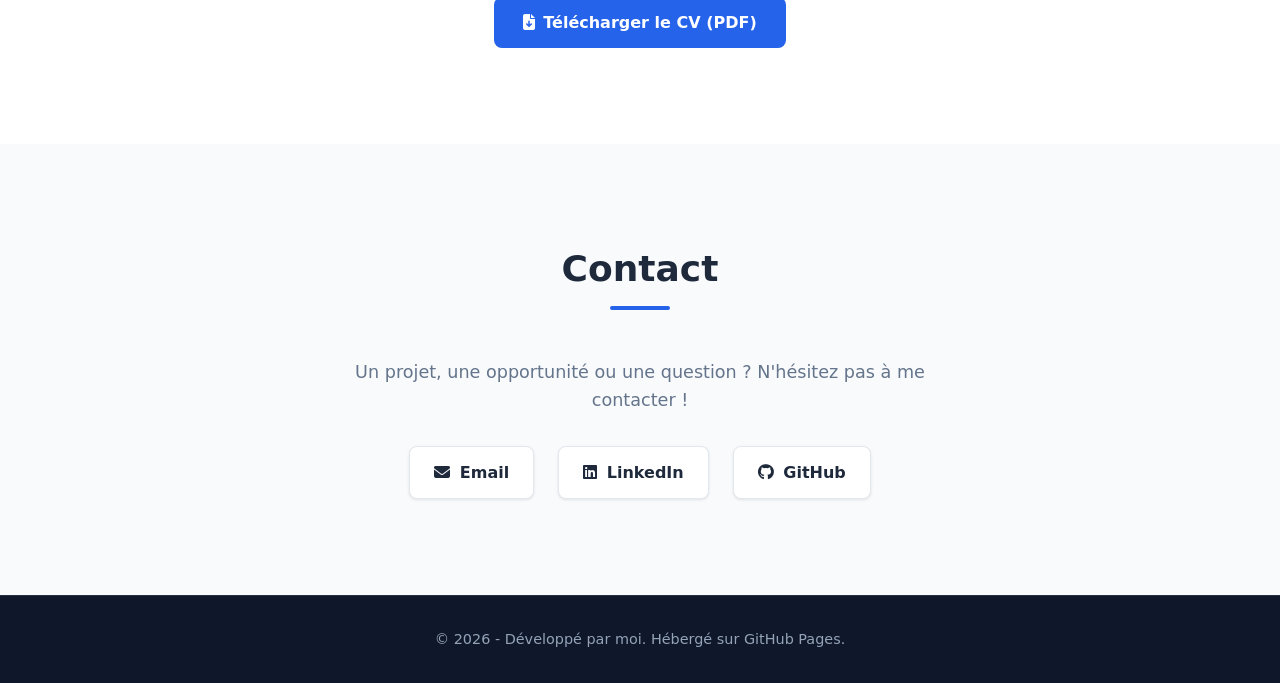
==== commit 95655ad1: "Description de la MAJ" ====
--- a/index.html
+++ b/index.html
@@ -85,106 +85,123 @@
         <section id="certifications" class="section">
             <h2 class="section-title">Certifications</h2>
             <div class="certifications-grid">
-                <div class="cert-card">
-                    <div>
-                        <div class="cert-header">
-                            <div class="cert-icon"><i class="fas fa-cube"></i></div>
-                            <div class="cert-info">
-                                <h3>CSWA - Certified SOLIDWORKS Associate</h3>
-                                <p class="cert-org">Dassault Systemes</p>
-                            </div>
-                        </div>
-                        <p class="cert-date"><i class="far fa-calendar-alt"></i> Juillet 2025</p>
-                    </div>
-                    <div class="cert-skills">
-                        <span class="skill-tag">Gestion de projet</span>
-                        <span class="skill-tag">Agile</span>
-                    </div>
-                </div>
-
-                <div class="cert-card">
-                    <div>
-                        <div class="cert-header">
-                            <div class="cert-icon"><i class="fas fa-certificate"></i></div>
-                            <div class="cert-info">
-                                <h3>TOEIC C1 (985/990)</h3>
-                                <p class="cert-org">ETS </p>
-                            </div>
-                        </div>
-                        <p class="cert-date"><i class="far fa-calendar-alt"></i> Février 2026</p>
-                    </div>
-                    <div class="cert-skills">
-                        <span class="skill-tag">Anglais</span>
-                    </div>
-                </div>
-
-                <div class="cert-card">
-                    <div>
-                        <div class="cert-header">
-                            <div class="cert-icon"><i class="fas fa-code"></i></div>
-                            <div class="cert-info">
-                                <h3>CS50</h3>
-                                <p class="cert-org">Harvard</p>
-                            </div>
-                        </div>
-                        <p class="cert-date"><i class="far fa-calendar-alt"></i> 2026</p>
-                    </div>
-                    <div class="cert-skills">
-                        <span class="skill-tag">Gestion de projet</span>
-                        <span class="skill-tag">Agile</span>
-                    </div>
-                </div>
-
-                <div class="cert-card">
-                    <div>
-                        <div class="cert-header">
-                            <div class="cert-icon"><i class="fas fa-certificate"></i></div>
-                            <div class="cert-info">
-                                <h3>SST (Sauveteur Secouriste du Travail)</h3>
-                                <p class="cert-org">INRS France</p>
-                            </div>
-                        </div>
-                        <p class="cert-date"><i class="far fa-calendar-alt"></i> Avril 2025</p>
-                    </div>
-                    <div class="cert-skills">
-                        <span class="skill-tag">Gestion de projet</span>
-                        <span class="skill-tag">Agile</span>
-                    </div>
-                </div>
-
-                <div class="cert-card">
-                    <div>
-                        <div class="cert-header">
-                            <div class="cert-icon"><i class="fas fa-tasks"></i></div>
-                            <div class="cert-info">
-                                <h3>Hackathon ORION</h3>
-                                <p class="cert-org">Armée de Terre</p>
-                            </div>
-                        </div>
-                        <p class="cert-date"><i class="far fa-calendar-alt"></i> Mars 2026</p>
-                    </div>
-                    <div class="cert-skills">
-                        <span class="skill-tag">Gestion de projet</span>
-                        <span class="skill-tag">Agile</span>
-                    </div>
-                </div>
-
-                <div class="cert-card">
-                    <div>
-                        <div class="cert-header">
-                            <div class="cert-icon"><i class="fas fa-brain"></i></div>
-                            <div class="cert-info">
-                                <h3>L'Oréal Brandstorm</h3>
-                                <p class="cert-org">EFMD Global</p>
-                            </div>
-                        </div>
-                        <p class="cert-date"><i class="far fa-calendar-alt"></i> Avril 2026</p>
-                    </div>
-                    <div class="cert-skills">
-                        <span class="skill-tag">Gestion de projet</span>
-                        <span class="skill-tag">Agile</span>
-                    </div>
-                </div>
+                <!-- CSWA - SolidWorks -->
+        <div class="cert-card">
+            <div>
+                <div class="cert-header">
+                    <div class="cert-icon"><i class="fas fa-cube"></i></div>
+                    <div class="cert-info">
+                        <h3>CSWA - Certified SOLIDWORKS Associate</h3>
+                        <p class="cert-org">Dassault Systèmes</p>
+                    </div>
+                </div>
+                <p class="cert-date"><i class="far fa-calendar-alt"></i> Juillet 2025</p>
+            </div>
+            <div class="cert-skills">
+                <span class="skill-tag">Modélisation 3D</span>
+                <span class="skill-tag">CAO / CAD</span>
+                <span class="skill-tag">Assemblage</span>
+                <span class="skill-tag">Mise en plan</span>
+            </div>
+        </div>
+
+        <!-- TOEIC C1 -->
+        <div class="cert-card">
+            <div>
+                <div class="cert-header">
+                    <div class="cert-icon"><i class="fas fa-language"></i></div>
+                    <div class="cert-info">
+                        <h3>TOEIC C1 (985/990)</h3>
+                        <p class="cert-org">ETS</p>
+                    </div>
+                </div>
+                <p class="cert-date"><i class="far fa-calendar-alt"></i> Février 2026</p>
+            </div>
+            <div class="cert-skills">
+                <span class="skill-tag">Anglais courant</span>
+                <span class="skill-tag">Business English</span>
+                <span class="skill-tag">Niveau C1</span>
+            </div>
+        </div>
+
+        <!-- CS50 Harvard -->
+        <div class="cert-card">
+            <div>
+                <div class="cert-header">
+                    <div class="cert-icon"><i class="fas fa-code"></i></div>
+                    <div class="cert-info">
+                        <h3>CS50: Introduction to Computer Science</h3>
+                        <p class="cert-org">Harvard University</p>
+                    </div>
+                </div>
+                <p class="cert-date"><i class="far fa-calendar-alt"></i> 2026</p>
+            </div>
+            <div class="cert-skills">
+                <span class="skill-tag">C</span>
+                <span class="skill-tag">Python</span>
+                <span class="skill-tag">Algorithmique</span>
+                <span class="skill-tag">Structures de données</span>
+            </div>
+        </div>
+
+        <!-- SST -->
+        <div class="cert-card">
+            <div>
+                <div class="cert-header">
+                    <div class="cert-icon"><i class="fas fa-kit-medical"></i></div>
+                    <div class="cert-info">
+                        <h3>SST (Sauveteur Secouriste du Travail)</h3>
+                        <p class="cert-org">INRS France</p>
+                    </div>
+                </div>
+                <p class="cert-date"><i class="far fa-calendar-alt"></i> Avril 2025</p>
+            </div>
+            <div class="cert-skills">
+                <span class="skill-tag">Premiers secours</span>
+                <span class="skill-tag">Prévention des risques</span>
+                <span class="skill-tag">Sécurité au travail</span>
+            </div>
+        </div>
+
+        <!-- Hackathon ORION -->
+        <div class="cert-card">
+            <div>
+                <div class="cert-header">
+                    <div class="cert-icon"><i class="fas fa-shield-halved"></i></div>
+                    <div class="cert-info">
+                        <h3>Hackathon ORION</h3>
+                        <p class="cert-org">Armée de Terre</p>
+                    </div>
+                </div>
+                <p class="cert-date"><i class="far fa-calendar-alt"></i> Mars 2026</p>
+            </div>
+            <div class="cert-skills">
+                <span class="skill-tag">Gestion de crise</span>
+                <span class="skill-tag">Prototypage rapide</span>
+                <span class="skill-tag">Travail en équipe</span>
+                <span class="skill-tag">Résolution de problèmes</span>
+            </div>
+        </div>
+
+        <!-- L'Oréal Brandstorm -->
+        <div class="cert-card">
+            <div>
+                <div class="cert-header">
+                    <div class="cert-icon"><i class="fas fa-lightbulb"></i></div>
+                    <div class="cert-info">
+                        <h3>L'Oréal Brandstorm</h3>
+                        <p class="cert-org">EFMD Global</p>
+                    </div>
+                </div>
+                <p class="cert-date"><i class="far fa-calendar-alt"></i> Avril 2026</p>
+            </div>
+            <div class="cert-skills">
+                <span class="skill-tag">Innovation tech</span>
+                <span class="skill-tag">Design Thinking</span>
+                <span class="skill-tag">Pitch & Presentation</span>
+                <span class="skill-tag">Stratégie produit</span>
+            </div>
+        </div>
 <!--
                 <div class="cert-card">
                 <div>
@@ -201,118 +218,149 @@
         </section>
 
         <!-- Section Projets -->
-        <section id="projects" class="section bg-light">
-            <h2 class="section-title">Mes Projets</h2>
-
-            <div class="filter-container">
-                <button class="filter-btn active" data-filter="all">Tous</button>
-                <button class="filter-btn" data-filter="conception">Conception</button>
-                <button class="filter-btn" data-filter="electronique">Électronique</button>
-            </div>
-
-            <div class="projects-grid">
-                <article class="project-card" data-category="conception">
-                    <div class="project-img">
-                        <img src="assets/img/projets/bras-robot/img_presentation.jpg" alt="Aperçu du Projet 1">
-                    </div>
-                    <div class="project-info">
-                        <div class="tags">
-                            <span class="tag">Conception</span>
-                        </div>
-                        <h3>Bras robot 5 axes</h3>
-                        <p>Conception et réalisation d'un système robotique autonome intégrant vision par ordinateur.</p>
-                        <a href="projets/projet-exemple.html" class="project-link">Détails du projet <i class="fas fa-arrow-right"></i></a>
-                    </div>
-                </article>
-
-                <article class="project-card" data-category="electronique">
-                    <div class="project-img">
-                        <img src="assets/img/projets/drone/img_presentation.jpg" alt="Aperçu du Projet 2">
-                    </div>
-                    <div class="project-info">
-                        <div class="tags">
-                            <span class="tag">Électronique</span>
-                        </div>
-                        <h3>Drone H1-Alifractura</h3>
-                        <p>Conception et réalisation d'un système robotique autonome intégrant vision par ordinateur.</p>
-                        <a href="projets/projet-exemple.html" class="project-link">Détails du projet <i class="fas fa-arrow-right"></i></a>
-                    </div>
-                </article>
-
-                <article class="project-card" data-category="electronique">
-                    <div class="project-img">
-                        <img src="assets/img/projets/brandstorm/img_presentation.jpg" alt="Aperçu du Projet 2">
-                    </div>
-                    <div class="project-info">
-                        <div class="tags">
-                            <span class="tag">Électronique</span>
-                        </div>
-                        <h3>L'Oréal Brandstorm</h3>
-                        <p>Conception et réalisation d'un système robotique autonome intégrant vision par ordinateur.</p>
-                        <a href="projets/projet-exemple.html" class="project-link">Détails du projet <i class="fas fa-arrow-right"></i></a>
-                    </div>
-                </article>
-
-                <article class="project-card" data-category="electronique">
-                    <div class="project-img">
-                        <img src="assets/img/projets/fablab/img_presentation.jpg" alt="Aperçu du Projet 2">
-                    </div>
-                    <div class="project-info">
-                        <div class="tags">
-                            <span class="tag">Électronique</span>
-                        </div>
-                        <h3>Fablab de l'ENSAM Lille</h3>
-                        <p>Conception et réalisation d'un système robotique autonome intégrant vision par ordinateur.</p>
-                        <a href="projets/projet-exemple.html" class="project-link">Détails du projet <i class="fas fa-arrow-right"></i></a>
-                    </div>
-                </article>
-
-                <article class="project-card" data-category="electronique">
-                    <div class="project-img">
-                        <img src="assets/img/projets/orion/img_presentation.jpeg" alt="Aperçu du Projet 2">
-                    </div>
-                    <div class="project-info">
-                        <div class="tags">
-                            <span class="tag">Électronique</span>
-                        </div>
-                        <h3>Hackathon Orion 2026</h3>
-                        <p>Conception et réalisation d'un système robotique autonome intégrant vision par ordinateur.</p>
-                        <a href="projets/projet-exemple.html" class="project-link">Détails du projet <i class="fas fa-arrow-right"></i></a>
-                    </div>
-                </article>
-
-                <article class="project-card" data-category="electronique">
-                    <div class="project-img">
-                        <img src="assets/img/projets/gadzen4l/img_presentation.png" alt="Aperçu du Projet 2">
-                    </div>
-                    <div class="project-info">
-                        <div class="tags">
-                            <span class="tag">Électronique</span>
-                        </div>
-                        <h3>GadzEn4L (4L trophy 2026)</h3>
-                        <p>Conception et réalisation d'un système robotique autonome intégrant vision par ordinateur.</p>
-                        <a href="projets/projet-exemple.html" class="project-link">Détails du projet <i class="fas fa-arrow-right"></i></a>
-                    </div>
-                </article>
-
-                <article class="project-card" data-category="electronique">
-                    <div class="project-img">
-                        <img src="assets/img/projets/pcb/img_presentation.jpg" alt="Aperçu du Projet 2">
-                    </div>
-                    <div class="project-info">
-                        <div class="tags">
-                            <span class="tag">Électronique</span>
-                        </div>
-                        <h3>Usinage de PCB</h3>
-                        <p>Conception et réalisation d'un système robotique autonome intégrant vision par ordinateur.</p>
-                        <a href="projets/projet-exemple.html" class="project-link">Détails du projet <i class="fas fa-arrow-right"></i></a>
-                    </div>
-                </article>
-
-                
-
-            </div>
-        </section>
+<section id="projects" class="section bg-light">
+    <h2 class="section-title">Mes Projets</h2>
+
+    <!-- Filtres -->
+    <div class="filter-container">
+        <button class="filter-btn active" data-filter="all">Tous</button>
+        <button class="filter-btn" data-filter="robotique">Robotique</button>
+        <button class="filter-btn" data-filter="electronique">Electronique</button>
+        <button class="filter-btn" data-filter="drone">Drone</button>
+        <button class="filter-btn" data-filter="cao">CAO</button>
+        <button class="filter-btn" data-filter="gestion">Gestion</button>
+    </div>
+
+    <div class="projects-grid">
+
+        <!-- Bras robot 5 axes -->
+        <article class="project-card" data-category="robotique cao electronique">
+            <div class="project-img">
+                <img src="assets/img/projets/bras-robot/img_presentation.jpg" alt="Bras robot 5 axes">
+            </div>
+            <div class="project-info">
+                <div class="tags">
+                    <span class="tag">Robotique</span>
+                    <span class="tag">CAO</span>
+                    <span class="tag">Impression 3D</span>
+                    <span class="tag">C++</span>
+                </div>
+                <h3>Bras robot 5 axes</h3>
+                <p>Dimensionnement, conception, impression 3D et programmation d'un bras robotisé 5 axes d'une envergure de 0,8 m capable de supporter une charge de 1 kg en bout d'effet effecteur.</p>
+                <a href="projets/bras-robot.html" class="project-link">Détails du projet <i class="fas fa-arrow-right"></i></a>
+            </div>
+        </article>
+
+        <!-- Drone H1-Alifractura -->
+        <article class="project-card" data-category="drone cao electronique">
+            <div class="project-img">
+                <img src="assets/img/projets/drone/img_presentation.jpg" alt="Drone H1-Alifractura">
+            </div>
+            <div class="project-info">
+                <div class="tags">
+                    <span class="tag">Drone</span>
+                    <span class="tag">Aéronautique</span>
+                    <span class="tag">Voilure fixe</span>
+                    <span class="tag">Embarqué</span>
+                </div>
+                <h3>Drone H1-Alifractura</h3>
+                <p>Dimensionnement, conception, fabrication et programmation d'un drone à voilure fixe emportant des sous-systèmes intercepteurs dans le cadre du DUAV (Dassault UAV Challenge).</p>
+                <a href="projets/DUAV.html" class="project-link">Détails du projet <i class="fas fa-arrow-right"></i></a>
+            </div>
+        </article>
+
+        <!-- L'Oréal Brandstorm -->
+        <article class="project-card" data-category="cao innovation">
+            <div class="project-img">
+                <img src="assets/img/projets/brandstorm/img_presentation.jpg" alt="L'Oréal Brandstorm">
+            </div>
+            <div class="project-info">
+                <div class="tags">
+                    <span class="tag">Innovation</span>
+                    <span class="tag">Design</span>
+                    <span class="tag">Mécanique</span>
+                    <span class="tag">Prototypage</span>
+                </div>
+                <h3>L'Oréal Brandstorm (National Winner)</h3>
+                <p>Innovation sur le thème de la révolution du parfum : conception et adaptation d'un mécanisme multiparfums évitant la contamination des pompes avec un système de layering via un bouchon doseur rotatif.</p>
+                <a href="projets/l-oreal-brandstorm.html" class="project-link">Détails du projet <i class="fas fa-arrow-right"></i></a>
+            </div>
+        </article>
+
+        <!-- Fablab de l'ENSAM Lille -->
+        <article class="project-card" data-category="gestion cao electronique">
+            <div class="project-img">
+                <img src="assets/img/projets/fablab/img_presentation.jpg" alt="Fablab ENSAM Lille">
+            </div>
+            <div class="project-info">
+                <div class="tags">
+                    <span class="tag">FabLab</span>
+                    <span class="tag">Gestion</span>
+                    <span class="tag">Formation</span>
+                    <span class="tag">Budget</span>
+                </div>
+                <h3>FabLab de l'ENSAM Lille</h3>
+                <p>Développement de la structure pour sa deuxième année : acquisition de nouvelles machines, organisation d'ateliers de formation, démarchage et gestion administrative du budget.</p>
+                <a href="projets/fablab.html" class="project-link">Détails du projet <i class="fas fa-arrow-right"></i></a>
+            </div>
+        </article>
+
+        <!-- Hackathon Orion 2026 -->
+        <article class="project-card" data-category="gestion innovation">
+            <div class="project-img">
+                <img src="assets/img/projets/orion/img_presentation.jpeg" alt="Hackathon Orion">
+            </div>
+            <div class="project-info">
+                <div class="tags">
+                    <span class="tag">Hackathon</span>
+                    <span class="tag">Logistique</span>
+                    <span class="tag">Défense</span>
+                    <span class="tag">Crise</span>
+                </div>
+                <h3>Hackathon Orion (Prix Logistique)</h3>
+                <p>Élaboration d'une solution stratégique en situation de crise axée sur la logistique militaire lors d'un hackathon intense de 24h sur la base militaire de Lille.</p>
+                <a href="projets/orion.html" class="project-link">Détails du projet <i class="fas fa-arrow-right"></i></a>
+            </div>
+        </article>
+
+        <!-- GadzEn4L -->
+        <article class="project-card" data-category="gestion">
+            <div class="project-img">
+                <img src="assets/img/projets/gadzen4l/img_presentation.png" alt="GadzEn4L 4L Trophy">
+            </div>
+            <div class="project-info">
+                <div class="tags">
+                    <span class="tag">Association</span>
+                    <span class="tag">Sponsoring</span>
+                    <span class="tag">Automobile</span>
+                    <span class="tag">Rallye</span>
+                </div>
+                <h3>GadzEn4L (4L Trophy)</h3>
+                <p>Vice-président de l'association GadzEn4L : gestion administrative, recherche de financements et démarchage de sponsors pour participer au plus grand rallye raid solidaire étudiant d'Europe.</p>
+                <a href="projets/4l-trophy.html" class="project-link">Détails du projet <i class="fas fa-arrow-right"></i></a>
+            </div>
+        </article>
+
+        <!-- Usinage de PCB -->
+        <article class="project-card" data-category="cao electronique">
+            <div class="project-img">
+                <img src="assets/img/projets/pcb/img_presentation.jpg" alt="Usinage de PCB">
+            </div>
+            <div class="project-info">
+                <div class="tags">
+                    <span class="tag">Électronique</span>
+                    <span class="tag">KiCad</span>
+                    <span class="tag">PCB</span>
+                    <span class="tag">Usinage</span>
+                </div>
+                <h3>Usinage de PCB</h3>
+                <p>Routage et conception de cartes électroniques (PCB) sous KiCad 9.0, puis fabrication par gravure chimique ou usinage mécanique « à l'anglaise ».</p>
+                <a href="projets/pcb.html" class="project-link">Détails du projet <i class="fas fa-arrow-right"></i></a>
+            </div>
+        </article>
+
+    </div>
+</section>
 
         <!-- Section CV avec lecteur PDF -->
         <section id="cv" class="section">
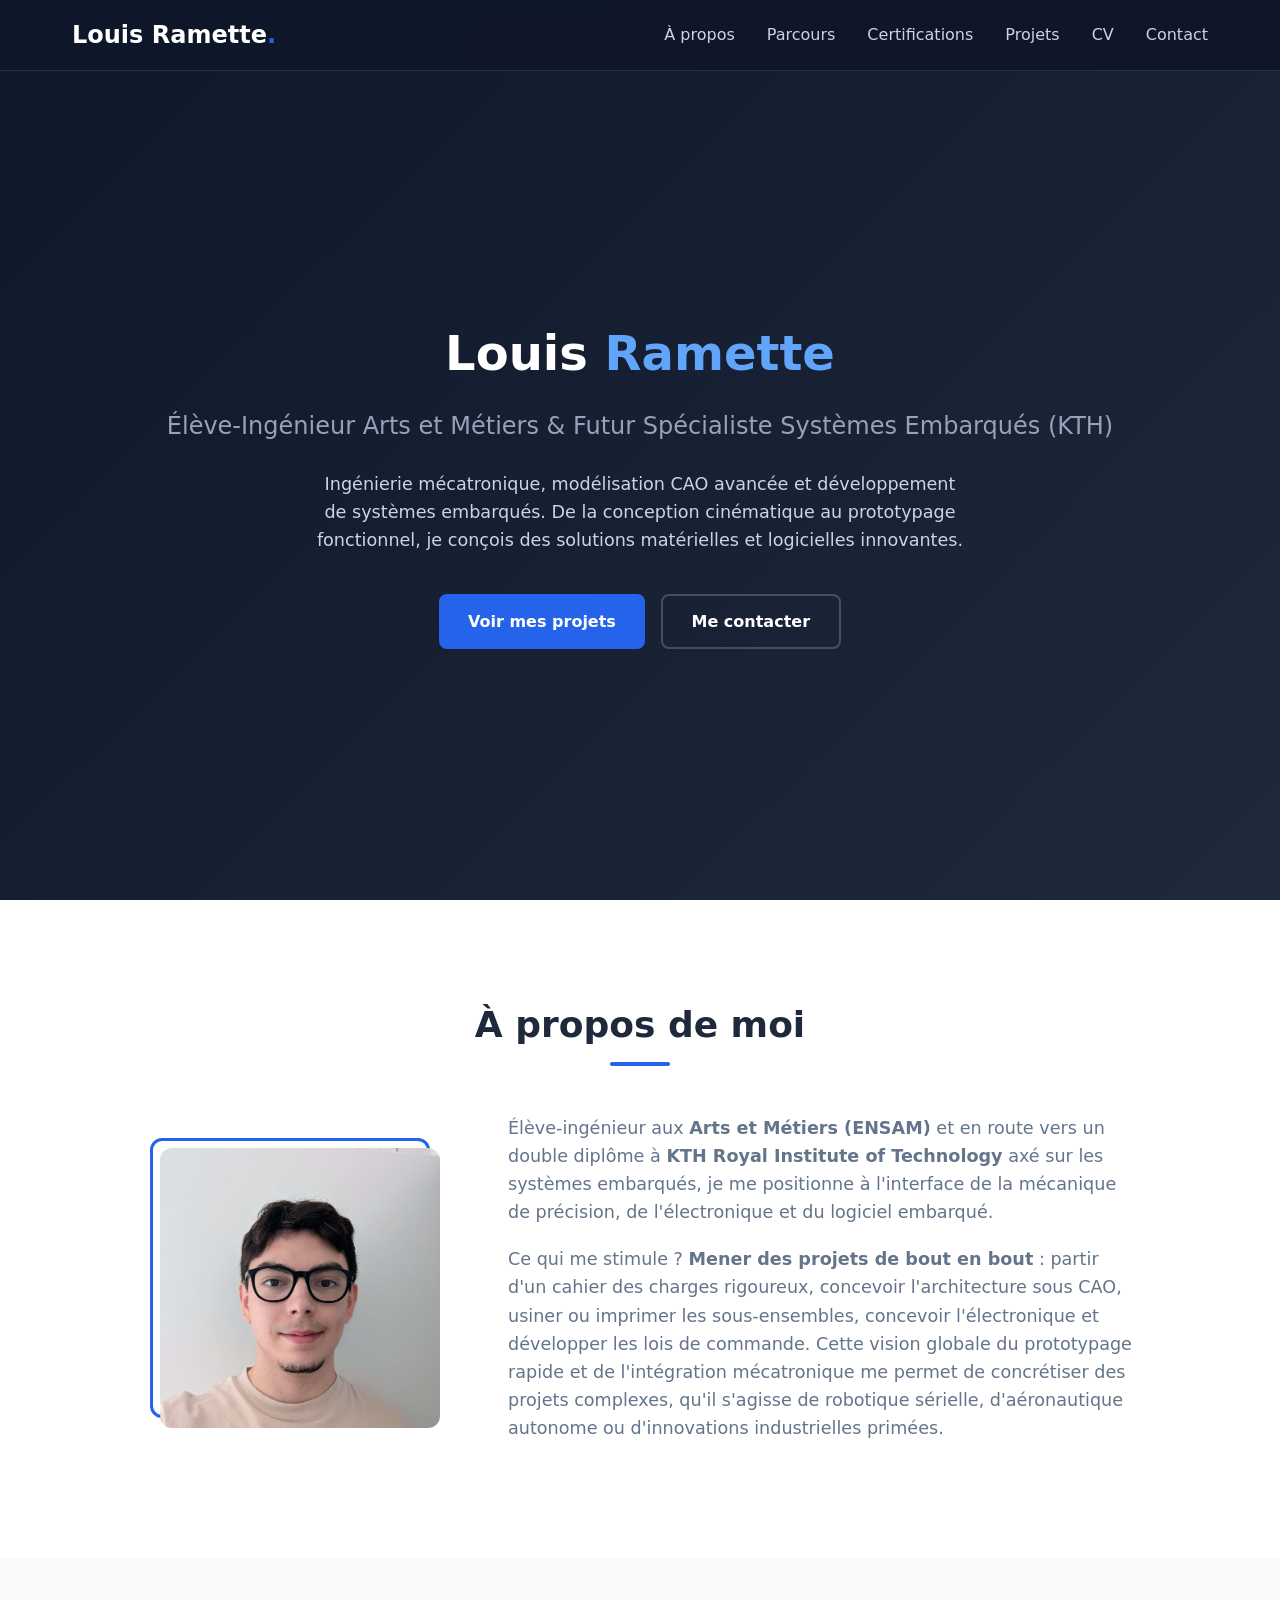
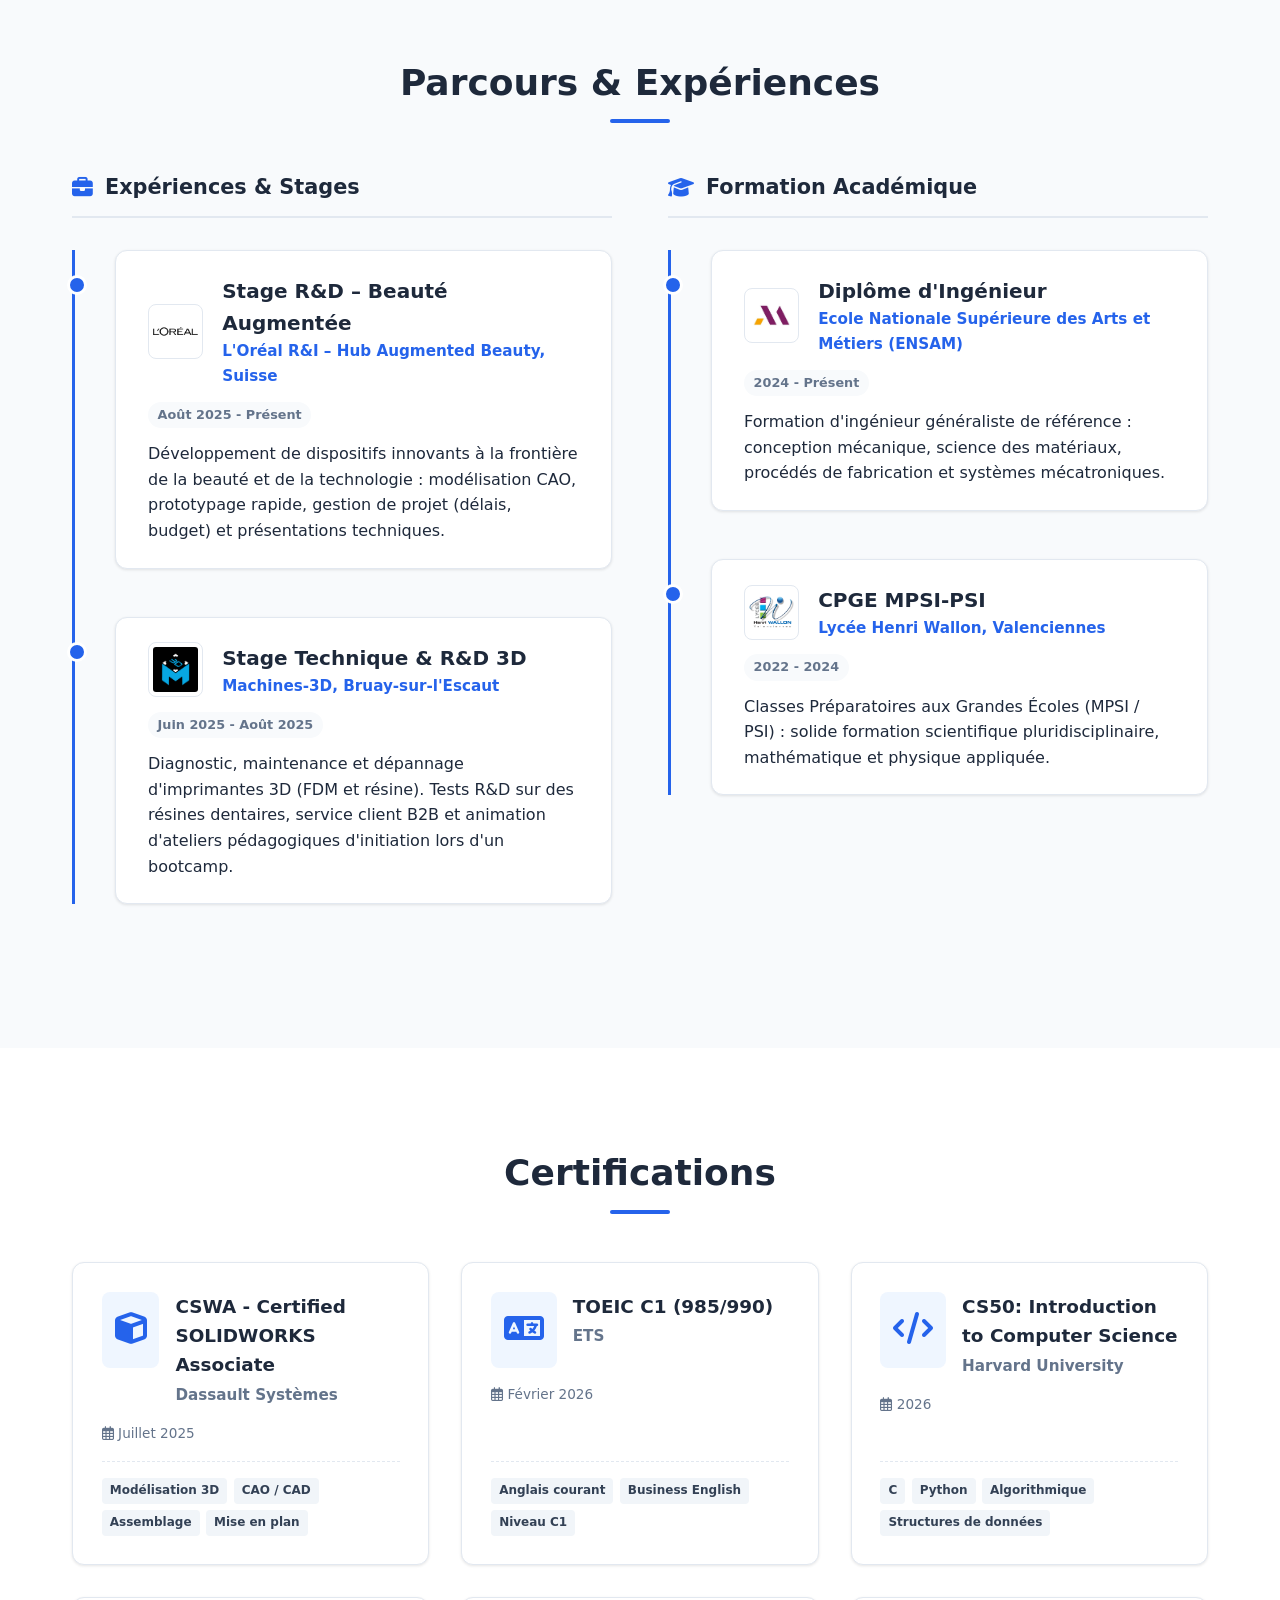
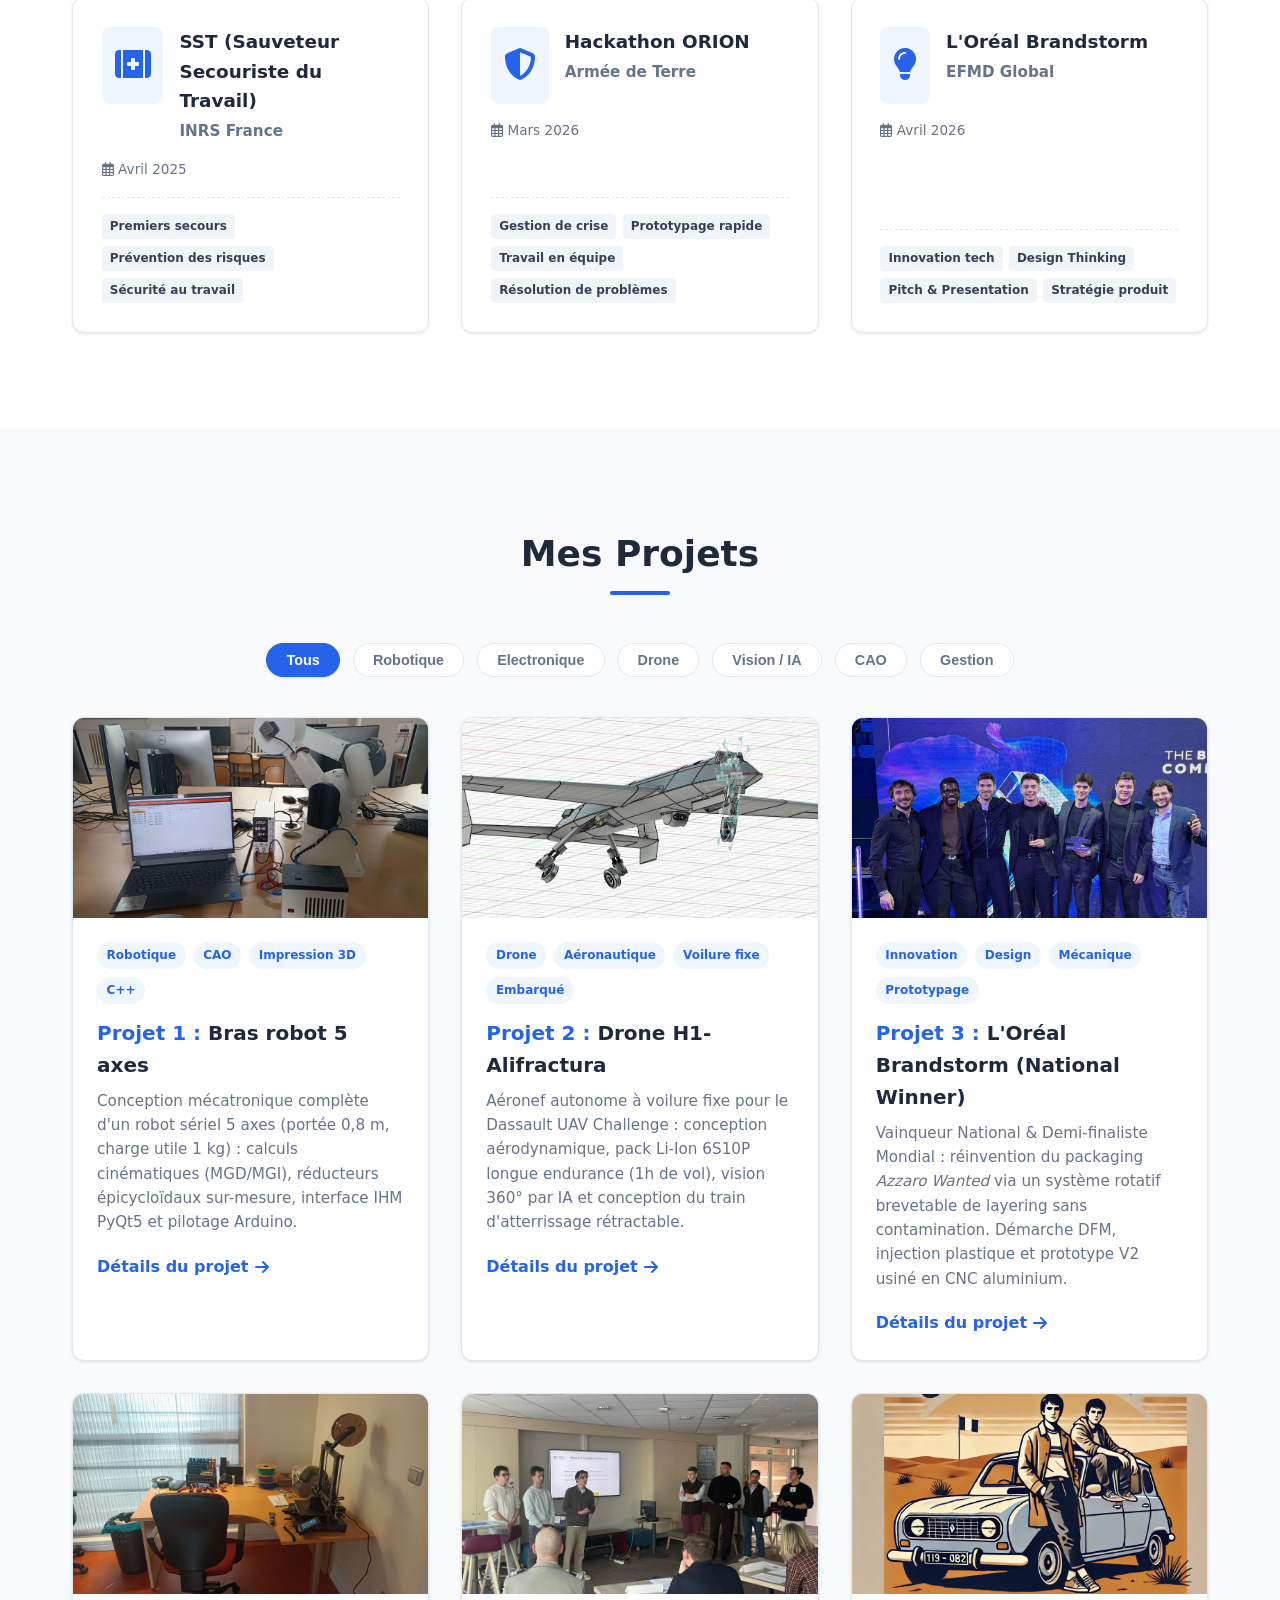
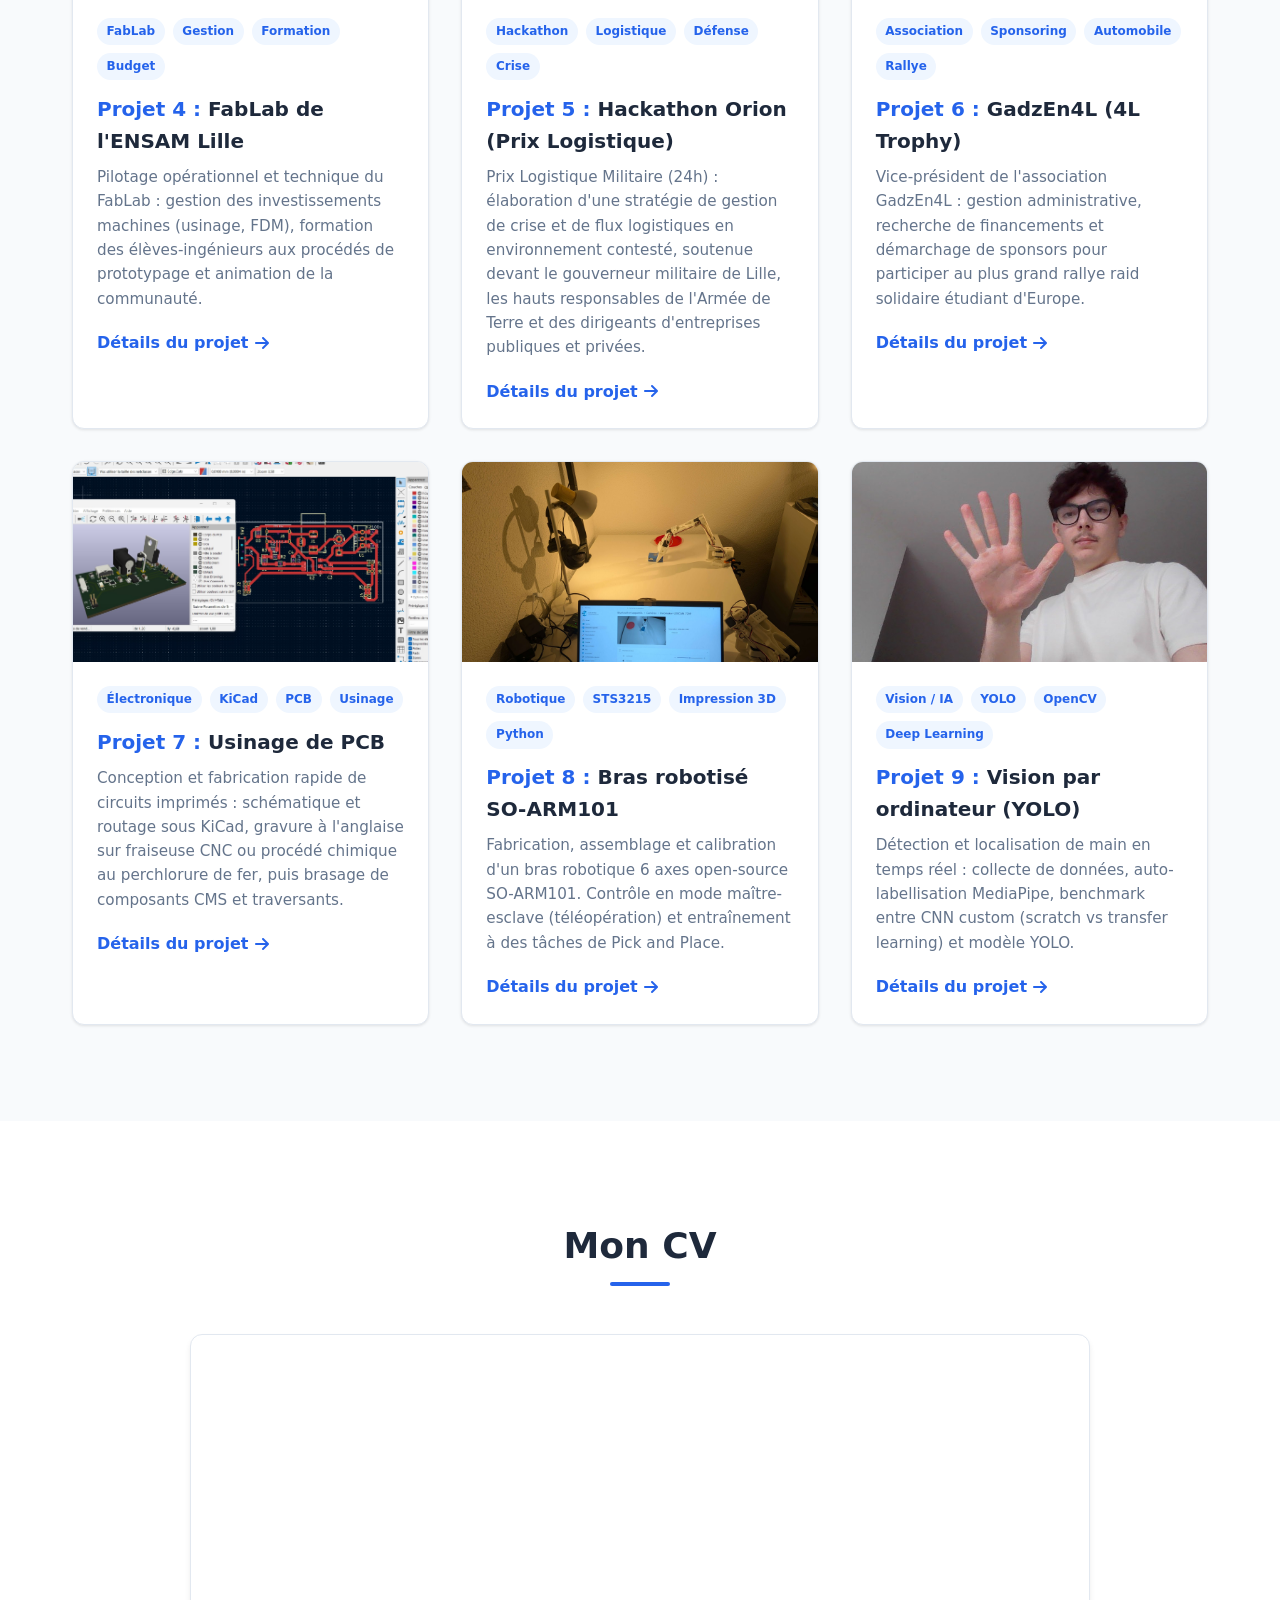
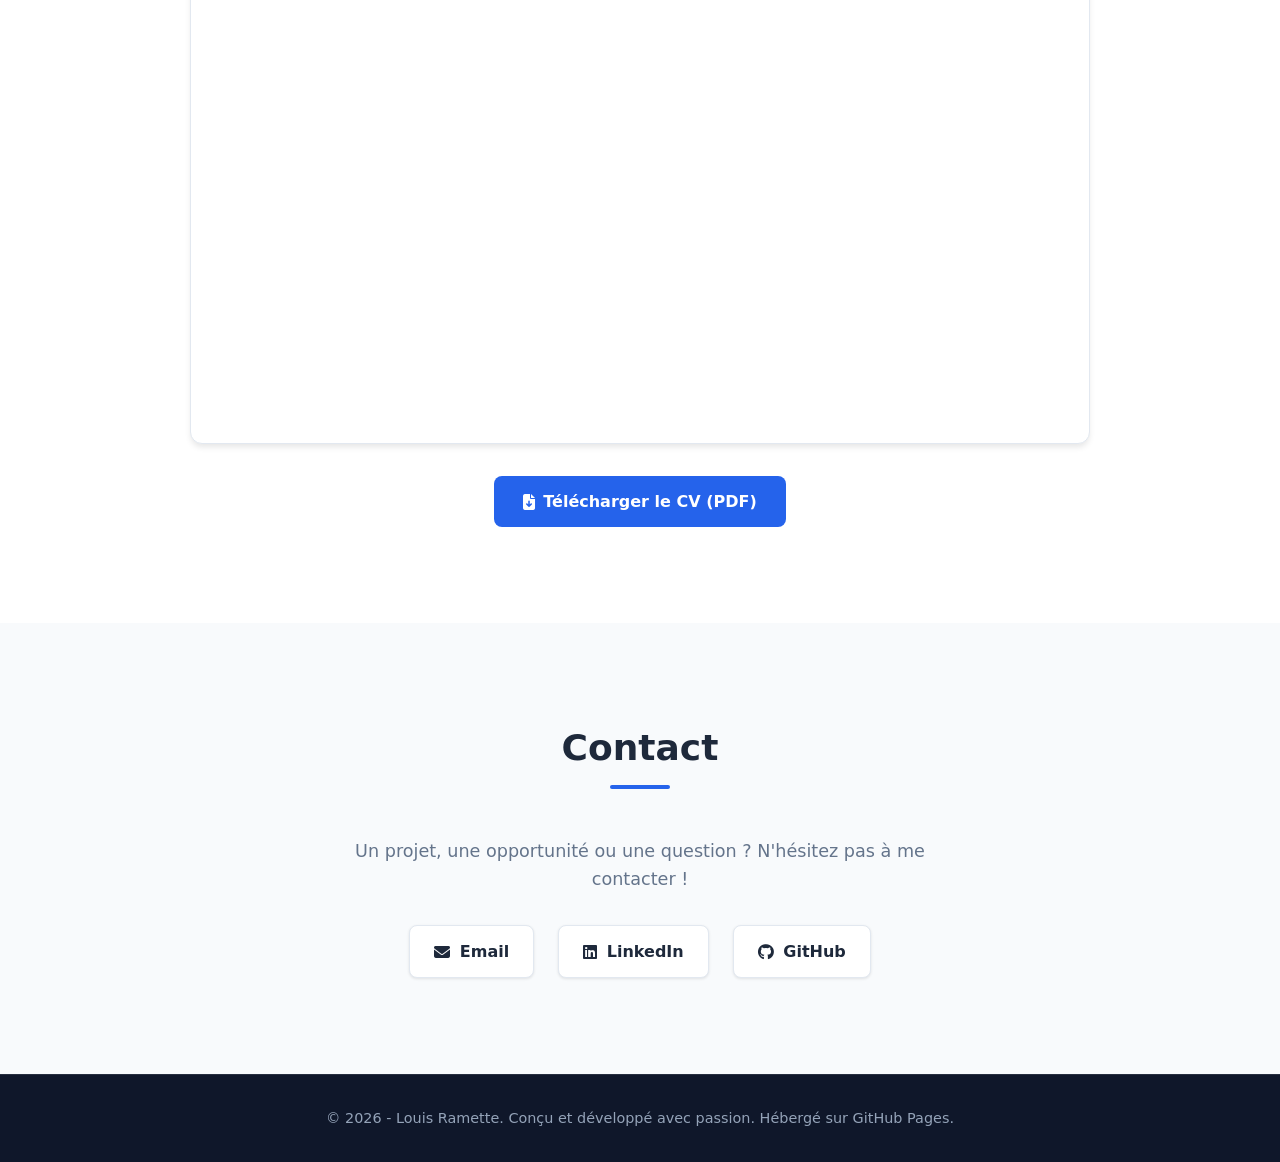
==== commit 4143ece4: "Mise a jour portfolio : stages, FabLab, SO-ARM101, YOLO et README" ====
--- a/index.html
+++ b/index.html
@@ -12,7 +12,7 @@
     <!-- Header HTML direct -->
     <header>
         <nav class="navbar">
-            <a href="index.html" class="logo">MonPortfolio<span>.</span></a>
+            <a href="index.html" class="logo">Louis Ramette<span>.</span></a>
             <ul class="nav-links">
                 <li><a href="#about">À propos</a></li>
                 <li><a href="#education">Parcours</a></li>
@@ -28,9 +28,9 @@
         <!-- Hero Section -->
         <section id="hero" class="hero-section">
             <div class="hero-content">
-                <h1>Bonjour, je suis <span class="highlight">Louis</span></h1>
-                <h2>Étudiant en Ingénierie & Passionné d'Innovation</h2>
-                <p>Bienvenue sur mon portfolio. Je conçois et développe des projets mêlant Design, CAO, Électronique, Systèmes embarqués et Prototypage.</p>
+                <h1>Louis <span class="highlight">Ramette</span></h1>
+                <h2>Élève-Ingénieur Arts et Métiers & Futur Spécialiste Systèmes Embarqués (KTH)</h2>
+                <p>Ingénierie mécatronique, modélisation CAO avancée et développement de systèmes embarqués. De la conception cinématique au prototypage fonctionnel, je conçois des solutions matérielles et logicielles innovantes.</p>
                 <div class="hero-buttons">
                     <a href="#projects" class="btn primary-btn">Voir mes projets</a>
                     <a href="#contact" class="btn secondary-btn">Me contacter</a>
@@ -46,16 +46,55 @@
                     <img src="assets/img/profile.jpg" alt="Photo de profil" class="profile-img">
                 </div>
                 <div class="about-text">
-                    <p>Actuellement étudiant aux Arts et Métiers, je vise un double diplôme à KTH Royal Institute of Technology pour l'année prochaine, avec une spécialisation en systèmes embarqués. Ma passion ? Allier mécanique et programmation pour donner vie, mouvement et intelligence au matériel.</p>
-                    <p>Je me rappelle encore la première fois où j'ai vu s'animer un bras robotique après des heures de travail : de la réflexion initiale à la conception 3D, de l'impression des pièces à l'assemblage, jusqu'aux longues sessions de programmation et de débogage. Cette étincelle et ce sentiment pur de création m'animent au quotidien pour développer des solutions techniques et concevoir des prototypes.</p>
+                    <p>Élève-ingénieur aux <strong>Arts et Métiers (ENSAM)</strong> et en route vers un double diplôme à <strong>KTH Royal Institute of Technology</strong> axé sur les systèmes embarqués, je me positionne à l'interface de la mécanique de précision, de l'électronique et du logiciel embarqué.</p>
+                    <p>Ce qui me stimule ? <strong>Mener des projets de bout en bout</strong> : partir d'un cahier des charges rigoureux, concevoir l'architecture sous CAO, usiner ou imprimer les sous-ensembles, concevoir l'électronique et développer les lois de commande. Cette vision globale du prototypage rapide et de l'intégration mécatronique me permet de concrétiser des projets complexes, qu'il s'agisse de robotique sérielle, d'aéronautique autonome ou d'innovations industrielles primées.</p>
                 </div>
             </div>
         </section>
 
         <!-- Section Parcours -->
         <section id="education" class="section bg-light">
-            <h2 class="section-title">Parcours & Formation</h2>
-            <div class="timeline">
+            <h2 class="section-title">Parcours & Expériences</h2>
+            <div class="timeline-container-grid">
+                
+                <!-- Colonne Gauche : Expériences & Stages -->
+                <div class="timeline-column">
+                    <h3 class="timeline-column-title"><i class="fas fa-briefcase"></i> Expériences & Stages</h3>
+                    <div class="timeline">
+                        
+                        <!-- Stage L'Oréal R&I -->
+                        <div class="timeline-item">
+                            <div class="timeline-header">
+                                <img src="assets/img/LOreal.png" alt="Logo L'Oréal R&I" class="school-logo">
+                                <div class="timeline-title-group">
+                                    <h3>Stage R&D – Beauté Augmentée</h3>
+                                    <p class="institution">L'Oréal R&I – Hub Augmented Beauty, Suisse</p>
+                                </div>
+                            </div>
+                            <span class="date">Août 2025 - Présent</span>
+                            <p>Développement de dispositifs innovants à la frontière de la beauté et de la technologie : modélisation CAO, prototypage rapide, gestion de projet (délais, budget) et présentations techniques.</p>
+                        </div>
+
+                        <!-- Stage Machines-3D -->
+                        <div class="timeline-item">
+                            <div class="timeline-header">
+                                <img src="assets/img/M3D.png" alt="Logo Machines-3D" class="school-logo">
+                                <div class="timeline-title-group">
+                                    <h3>Stage Technique & R&D 3D</h3>
+                                    <p class="institution">Machines-3D, Bruay-sur-l'Escaut</p>
+                                </div>
+                            </div>
+                            <span class="date">Juin 2025 - Août 2025</span>
+                            <p>Diagnostic, maintenance et dépannage d'imprimantes 3D (FDM et résine). Tests R&D sur des résines dentaires, service client B2B et animation d'ateliers pédagogiques d'initiation lors d'un bootcamp.</p>
+                        </div>
+
+                    </div>
+                </div>
+
+                <!-- Colonne Droite : Formation Académique -->
+                <div class="timeline-column">
+                    <h3 class="timeline-column-title"><i class="fas fa-graduation-cap"></i> Formation Académique</h3>
+                    <div class="timeline">
                 <div class="timeline-item">
                     <div class="timeline-header">
                         <img src="assets/img/ENSAM.jpg" alt="Logo École d'Ingénieurs" class="school-logo">
@@ -65,7 +104,7 @@
                         </div>
                     </div>
                     <span class="date">2024 - Présent</span>
-                    <p>Ingénierie généraliste avec une expertise en mécatronique</p>
+                    <p>Formation d'ingénieur généraliste de référence : conception mécanique, science des matériaux, procédés de fabrication et systèmes mécatroniques.</p>
                 </div>
                 <div class="timeline-item">
                     <div class="timeline-header">
@@ -76,7 +115,9 @@
                         </div>
                     </div>
                     <span class="date">2022 - 2024</span>
-                    <p>Classe préparatoire aux grandes écoles spécialité Maths, Physique, Sciences de l'ingénieur</p>
+                    <p>Classes Préparatoires aux Grandes Écoles (MPSI / PSI) : solide formation scientifique pluridisciplinaire, mathématique et physique appliquée.</p>
+                </div>
+                    </div>
                 </div>
             </div>
         </section>
@@ -227,6 +268,7 @@
         <button class="filter-btn" data-filter="robotique">Robotique</button>
         <button class="filter-btn" data-filter="electronique">Electronique</button>
         <button class="filter-btn" data-filter="drone">Drone</button>
+        <button class="filter-btn" data-filter="ia">Vision / IA</button>
         <button class="filter-btn" data-filter="cao">CAO</button>
         <button class="filter-btn" data-filter="gestion">Gestion</button>
     </div>
@@ -246,13 +288,13 @@
                     <span class="tag">C++</span>
                 </div>
                 <h3>Bras robot 5 axes</h3>
-                <p>Dimensionnement, conception, impression 3D et programmation d'un bras robotisé 5 axes d'une envergure de 0,8 m capable de supporter une charge de 1 kg en bout d'effet effecteur.</p>
+                <p>Conception mécatronique complète d'un robot sériel 5 axes (portée 0,8 m, charge utile 1 kg) : calculs cinématiques (MGD/MGI), réducteurs épicycloïdaux sur-mesure, interface IHM PyQt5 et pilotage Arduino.</p>
                 <a href="projets/bras-robot.html" class="project-link">Détails du projet <i class="fas fa-arrow-right"></i></a>
             </div>
         </article>
 
         <!-- Drone H1-Alifractura -->
-        <article class="project-card" data-category="drone cao electronique">
+        <article class="project-card" data-category="drone cao electronique ia">
             <div class="project-img">
                 <img src="assets/img/projets/drone/img_presentation.jpg" alt="Drone H1-Alifractura">
             </div>
@@ -264,8 +306,8 @@
                     <span class="tag">Embarqué</span>
                 </div>
                 <h3>Drone H1-Alifractura</h3>
-                <p>Dimensionnement, conception, fabrication et programmation d'un drone à voilure fixe emportant des sous-systèmes intercepteurs dans le cadre du DUAV (Dassault UAV Challenge).</p>
-                <a href="projets/DUAV.html" class="project-link">Détails du projet <i class="fas fa-arrow-right"></i></a>
+                <p>Aéronef autonome à voilure fixe pour le Dassault UAV Challenge : conception aérodynamique, pack Li-Ion 6S10P longue endurance (1h de vol), vision 360° par IA et conception du train d'atterrissage rétractable.</p>
+                <a href="projets/duav.html" class="project-link">Détails du projet <i class="fas fa-arrow-right"></i></a>
             </div>
         </article>
 
@@ -282,7 +324,7 @@
                     <span class="tag">Prototypage</span>
                 </div>
                 <h3>L'Oréal Brandstorm (National Winner)</h3>
-                <p>Innovation sur le thème de la révolution du parfum : conception et adaptation d'un mécanisme multiparfums évitant la contamination des pompes avec un système de layering via un bouchon doseur rotatif.</p>
+                <p>Vainqueur National & Demi-finaliste Mondial : réinvention du packaging <em>Azzaro Wanted</em> via un système rotatif brevetable de layering sans contamination. Démarche DFM, injection plastique et prototype V2 usiné en CNC aluminium.</p>
                 <a href="projets/l-oreal-brandstorm.html" class="project-link">Détails du projet <i class="fas fa-arrow-right"></i></a>
             </div>
         </article>
@@ -300,7 +342,7 @@
                     <span class="tag">Budget</span>
                 </div>
                 <h3>FabLab de l'ENSAM Lille</h3>
-                <p>Développement de la structure pour sa deuxième année : acquisition de nouvelles machines, organisation d'ateliers de formation, démarchage et gestion administrative du budget.</p>
+                <p>Pilotage opérationnel et technique du FabLab : gestion des investissements machines (usinage, FDM), formation des élèves-ingénieurs aux procédés de prototypage et animation de la communauté.</p>
                 <a href="projets/fablab.html" class="project-link">Détails du projet <i class="fas fa-arrow-right"></i></a>
             </div>
         </article>
@@ -318,7 +360,7 @@
                     <span class="tag">Crise</span>
                 </div>
                 <h3>Hackathon Orion (Prix Logistique)</h3>
-                <p>Élaboration d'une solution stratégique en situation de crise axée sur la logistique militaire lors d'un hackathon intense de 24h sur la base militaire de Lille.</p>
+                <p>Prix Logistique Militaire (24h) : élaboration d'une stratégie de gestion de crise et de flux logistiques en environnement contesté, soutenue devant le gouverneur militaire de Lille, les hauts responsables de l'Armée de Terre et des dirigeants d'entreprises publiques et privées.</p>
                 <a href="projets/orion.html" class="project-link">Détails du projet <i class="fas fa-arrow-right"></i></a>
             </div>
         </article>
@@ -354,8 +396,44 @@
                     <span class="tag">Usinage</span>
                 </div>
                 <h3>Usinage de PCB</h3>
-                <p>Routage et conception de cartes électroniques (PCB) sous KiCad 9.0, puis fabrication par gravure chimique ou usinage mécanique « à l'anglaise ».</p>
+                <p>Conception et fabrication rapide de circuits imprimés : schématique et routage sous KiCad, gravure à l'anglaise sur fraiseuse CNC ou procédé chimique au perchlorure de fer, puis brasage de composants CMS et traversants.</p>
                 <a href="projets/pcb.html" class="project-link">Détails du projet <i class="fas fa-arrow-right"></i></a>
+            </div>
+        </article>
+
+        <!-- Bras robotisé SO-ARM101 -->
+        <article class="project-card" data-category="robotique cao electronique">
+            <div class="project-img">
+                <img src="assets/img/projets/so-arm101/pick_hori.jpg" alt="Bras robotisé SO-ARM101">
+            </div>
+            <div class="project-info">
+                <div class="tags">
+                    <span class="tag">Robotique</span>
+                    <span class="tag">STS3215</span>
+                    <span class="tag">Impression 3D</span>
+                    <span class="tag">Python</span>
+                </div>
+                <h3>Bras robotisé SO-ARM101</h3>
+                <p>Fabrication, assemblage et calibration d'un bras robotique 6 axes open-source SO-ARM101. Contrôle en mode maître-esclave (téléopération) et entraînement à des tâches de Pick and Place.</p>
+                <a href="projets/so-arm101.html" class="project-link">Détails du projet <i class="fas fa-arrow-right"></i></a>
+            </div>
+        </article>
+
+        <!-- Vision par ordinateur avec YOLO -->
+        <article class="project-card" data-category="ia electronique robotique">
+            <div class="project-img">
+                <img src="assets/img/projets/vision-yolo/img_presentation.jpg" alt="Vision par ordinateur avec YOLO">
+            </div>
+            <div class="project-info">
+                <div class="tags">
+                    <span class="tag">Vision / IA</span>
+                    <span class="tag">YOLO</span>
+                    <span class="tag">OpenCV</span>
+                    <span class="tag">Deep Learning</span>
+                </div>
+                <h3>Vision par ordinateur (YOLO)</h3>
+                <p>Détection et localisation de main en temps réel : collecte de données, auto-labellisation MediaPipe, benchmark entre CNN custom (scratch vs transfer learning) et modèle YOLO.</p>
+                <a href="projets/vision-yolo.html" class="project-link">Détails du projet <i class="fas fa-arrow-right"></i></a>
             </div>
         </article>
 
@@ -373,7 +451,7 @@
             </div>
 
             <div class="cv-container">
-                <a href="assets/docs/CV_EN_Louis.pdf" download="CV_Ton_Nom.pdf" class="btn primary-btn">
+                <a href="assets/docs/CV_EN_Louis.pdf" download="CV_EN_Louis.pdf" class="btn primary-btn">
                     <i class="fas fa-file-download"></i> Télécharger le CV (PDF)
                 </a>
             </div>
@@ -395,7 +473,7 @@
 
     <!-- Footer HTML direct -->
     <footer>
-        <p>&copy; 2026 - Développé par moi. Hébergé sur GitHub Pages.</p>
+        <p>&copy; 2026 - Louis Ramette. Conçu et développé avec passion. Hébergé sur GitHub Pages.</p>
     </footer>
 
     <script src="js/main.js"></script>
--- a/css/style.css
+++ b/css/style.css
@@ -186,10 +186,15 @@
 .about-text p { margin-bottom: 1.2rem; }
 
 .timeline { max-width: 850px; margin: 0 auto; position: relative; border-left: 3px solid var(--primary-color); padding-left: 2.5rem; }
+.timeline-container-grid { display: grid; grid-template-columns: 1fr 1fr; gap: 3.5rem; max-width: 1200px; margin: 0 auto; }
+.timeline-column-title { font-size: 1.3rem; font-weight: 700; color: var(--text-main); margin-bottom: 2rem; display: flex; align-items: center; gap: 0.75rem; padding-bottom: 0.75rem; border-bottom: 2px solid var(--border-color); }
+.timeline-column-title i { color: var(--primary-color); }
+.timeline-column .timeline { max-width: 100%; margin: 0; }
 .timeline-item { margin-bottom: 3rem; position: relative; background-color: var(--bg-card); padding: 1.5rem 2rem; border-radius: var(--radius-lg); border: 1px solid var(--border-color); box-shadow: var(--shadow-sm); }
 .timeline-item::before { content: ''; position: absolute; left: calc(-2.5rem - 9px); top: 24px; width: 14px; height: 14px; border-radius: 50%; background-color: var(--primary-color); border: 3px solid #ffffff; }
 .timeline-header { display: flex; align-items: center; gap: 1.2rem; margin-bottom: 0.8rem; }
-.school-logo { width: 55px; height: 55px; object-fit: contain; border-radius: var(--radius-md); background-color: #ffffff; border: 1px solid var(--border-color); padding: 4px; flex-shrink: 0; }
+.school-logo, .company-logo { width: 55px; height: 55px; object-fit: contain; border-radius: var(--radius-md); background-color: #ffffff; border: 1px solid var(--border-color); padding: 4px; flex-shrink: 0; }
+.company-logo { display: flex; align-items: center; justify-content: center; font-size: 1.5rem; color: var(--primary-color); }
 .timeline-title-group h3 { font-size: 1.25rem; color: var(--text-main); }
 .timeline-title-group .institution { font-weight: 600; color: var(--primary-color); font-size: 0.95rem; }
 .timeline-item .date { display: inline-block; font-size: 0.8rem; font-weight: 700; color: var(--text-muted); background-color: var(--bg-light); padding: 0.2rem 0.6rem; border-radius: 20px; margin-bottom: 0.8rem; }
@@ -330,6 +335,7 @@
 
 /* RESPONSIVE */
 @media (max-width: 850px) {
+    .timeline-container-grid { grid-template-columns: 1fr; gap: 2.5rem; }
     .about-grid { grid-template-columns: 1fr; text-align: center; }
     .navbar { flex-direction: column; gap: 1rem; }
     .nav-links { gap: 1rem; font-size: 0.9rem; }
